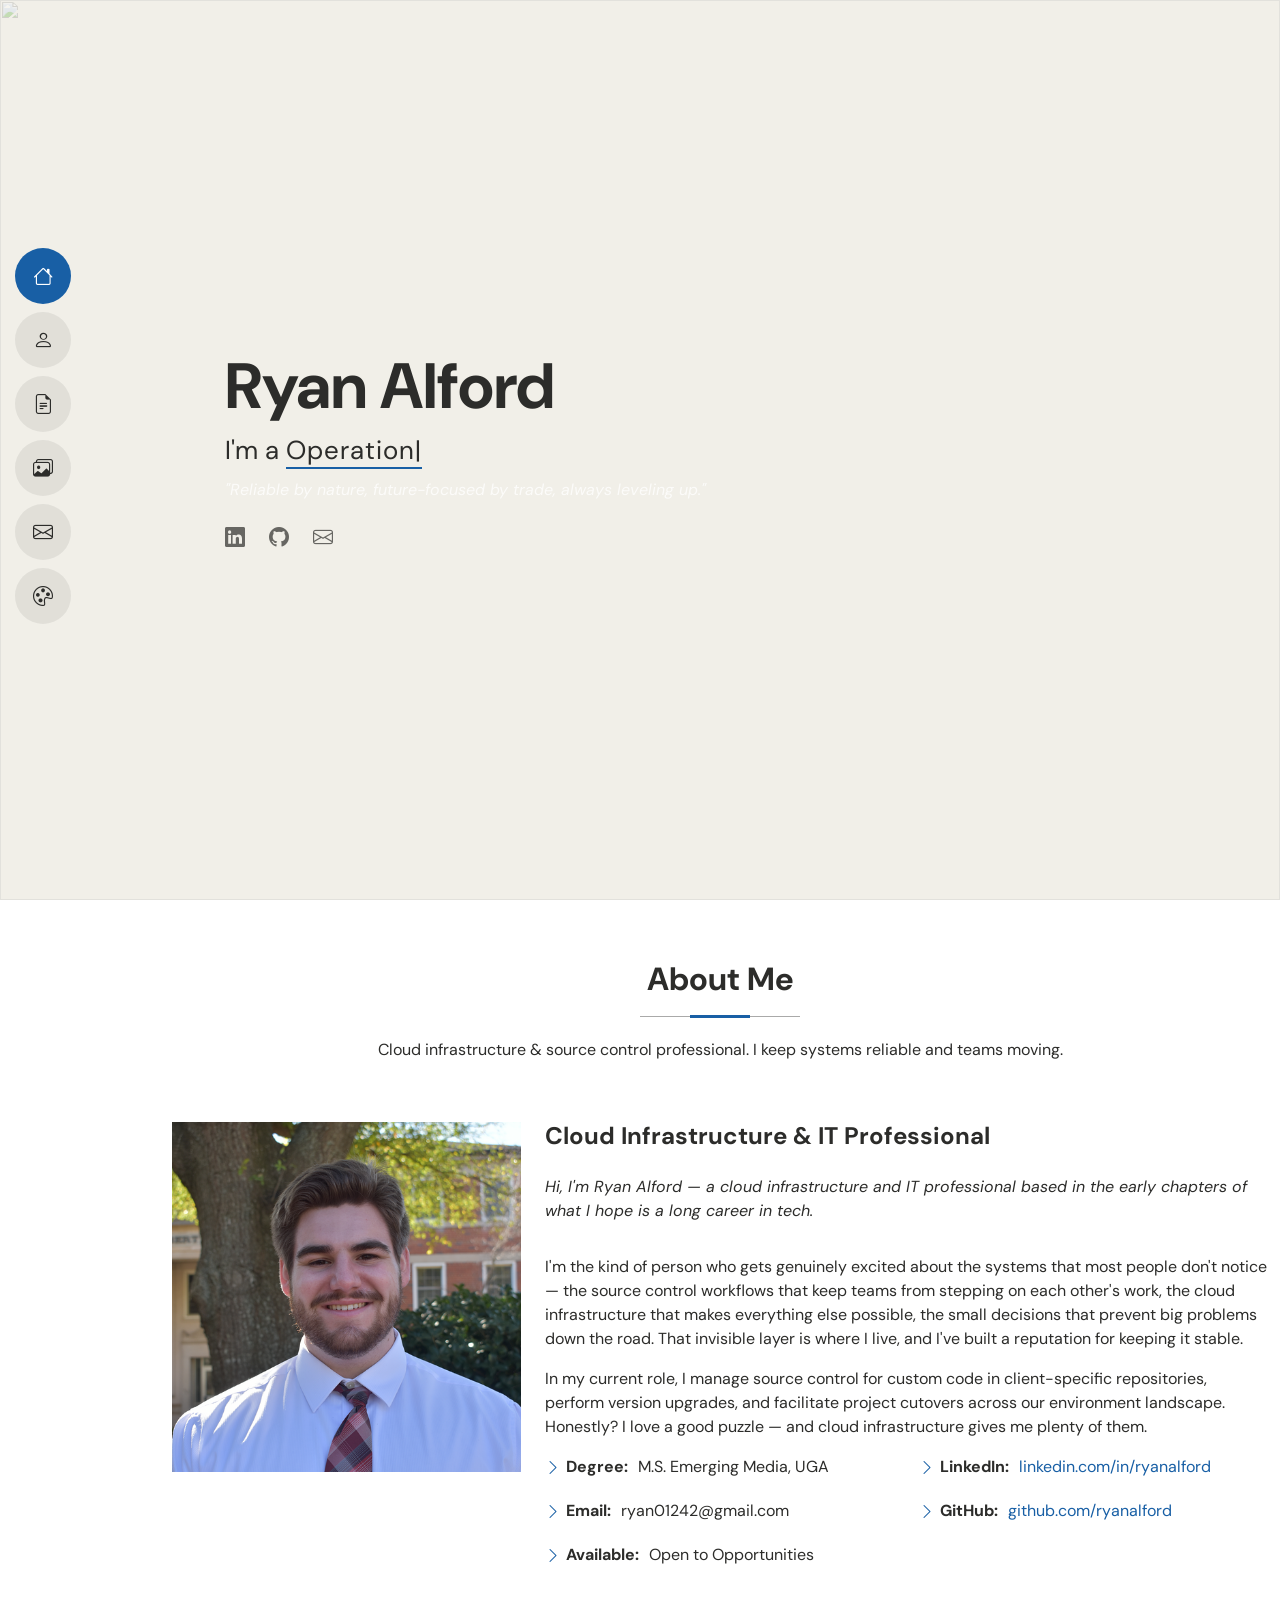
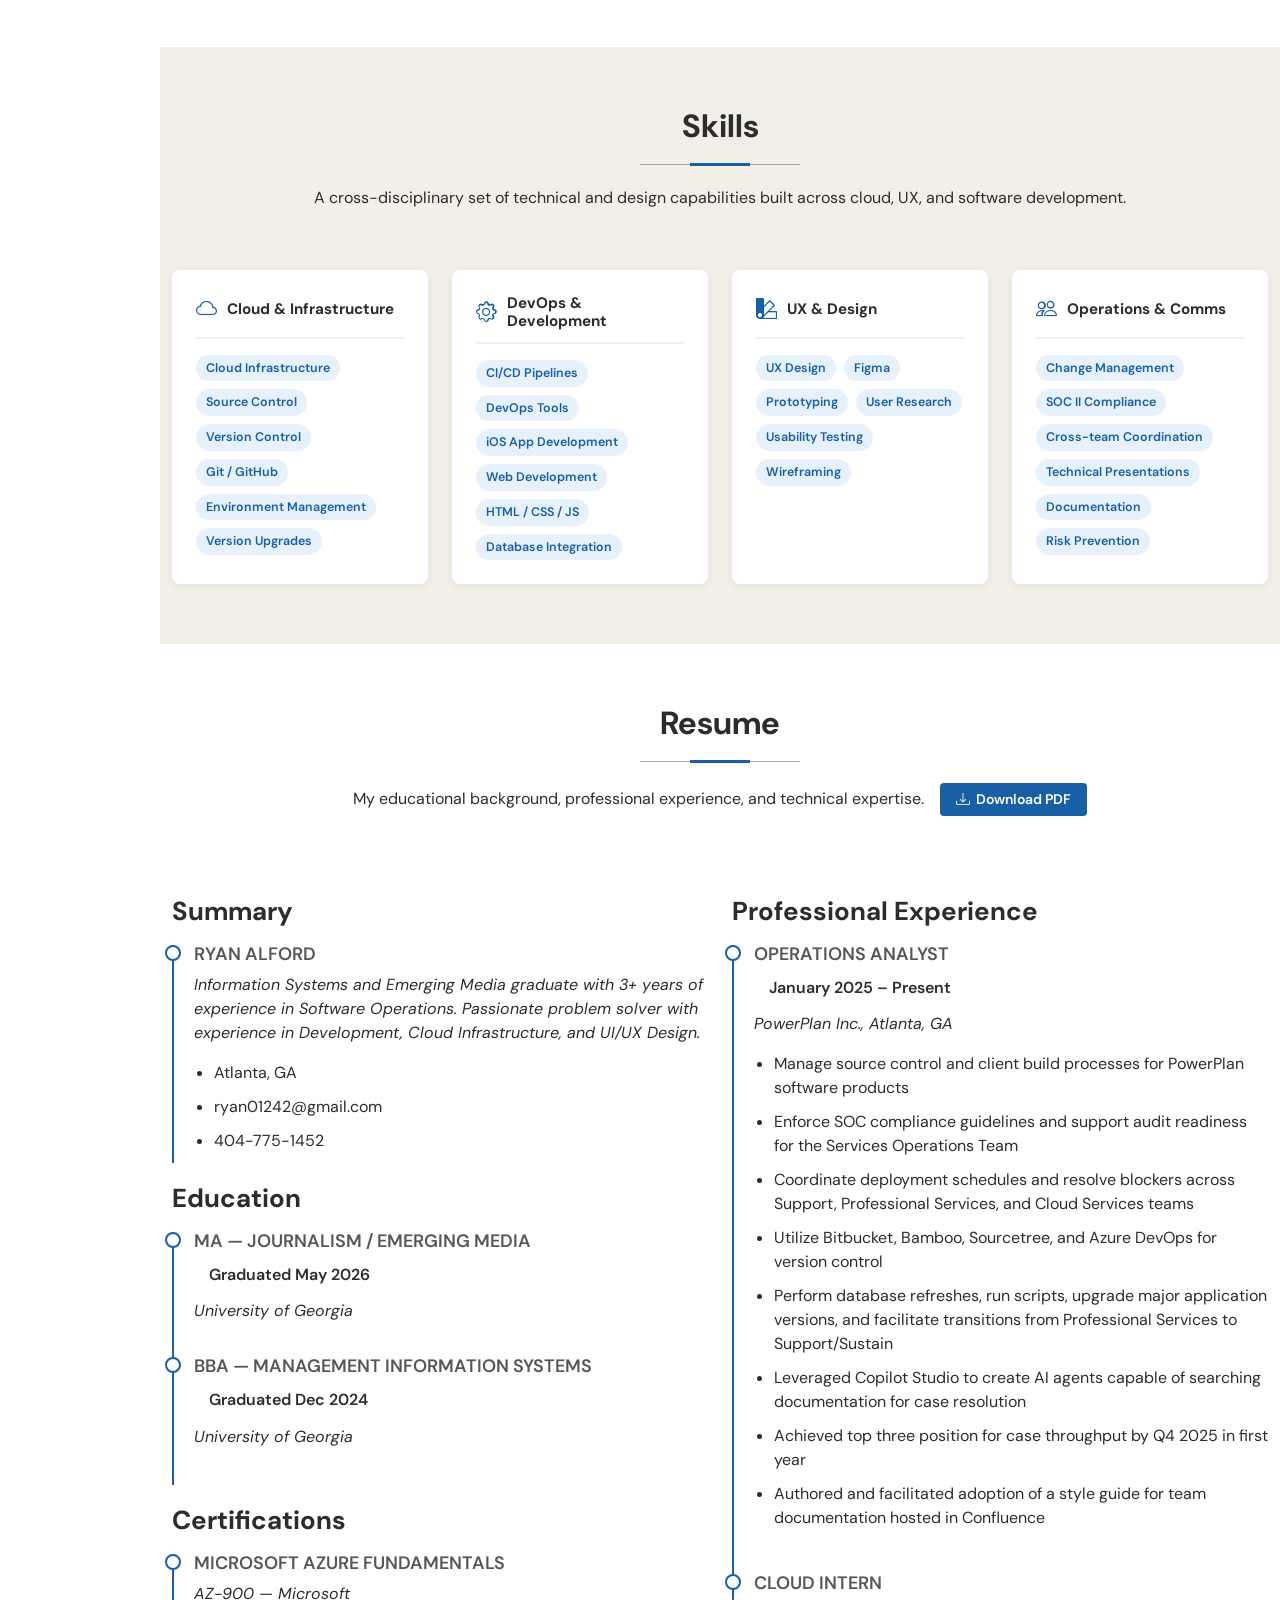
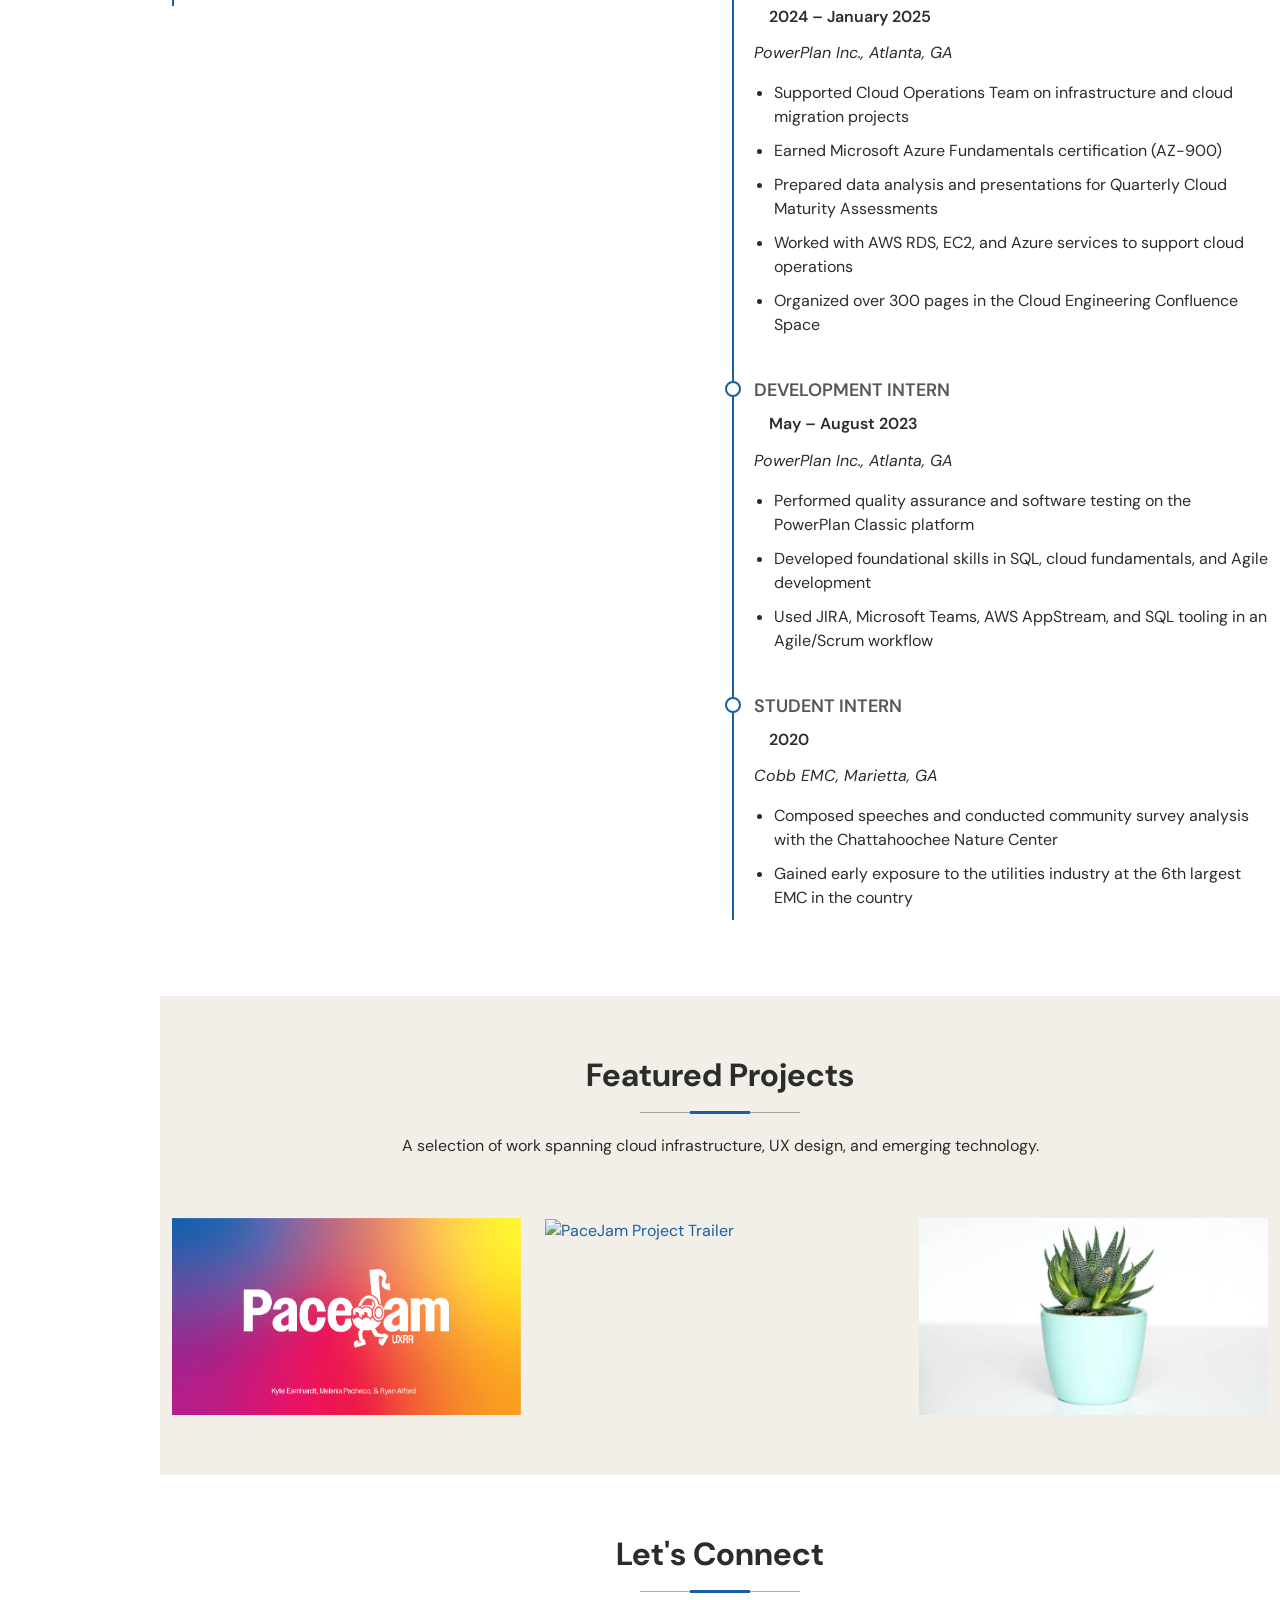
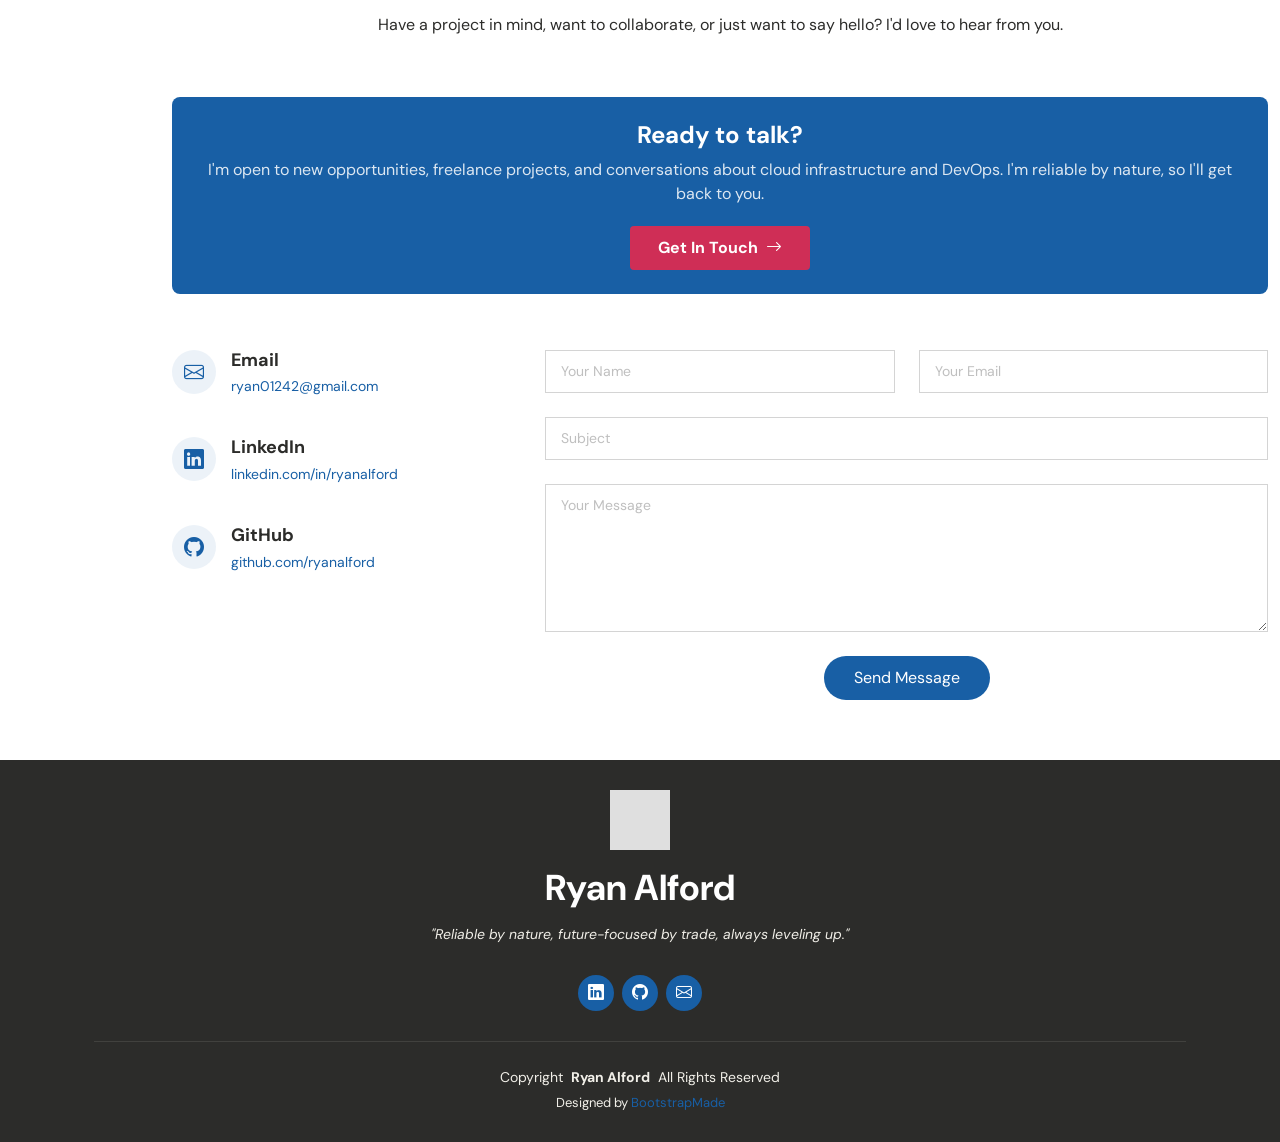
==== Portfolio Site/MyResume/index.html @ 66812c44 "Commiting Site to Github This is the bootstrap template I've customized to make my site" ====
<!DOCTYPE html>
<html lang="en">

<head>
  <meta charset="utf-8">
  <meta content="width=device-width, initial-scale=1.0" name="viewport">
  <title>Ryan Alford - Portfolio</title>
  <meta content="Portfolio of Ryan Alford, Cloud Infrastructure and UX Design professional." name="description">
  <meta content="cloud, UX, design, portfolio, Ryan Alford" name="keywords">

  <!-- Favicons -->
  <link href="assets/img/logo.png" rel="icon">
  <link href="assets/img/logo.png" rel="apple-touch-icon">

  <!-- Fonts -->
  <link href="https://fonts.googleapis.com" rel="preconnect">
  <link href="https://fonts.gstatic.com" rel="preconnect" crossorigin>
  <link href="https://fonts.googleapis.com/css2?family=DM+Sans:ital,opsz,wght@0,9..40,300;0,9..40,400;0,9..40,500;0,9..40,600;0,9..40,700;1,9..40,300;1,9..40,400;1,9..40,500&family=Inter:wght@300;400;500;600;700&display=swap" rel="stylesheet">

  <!-- Vendor CSS Files -->
  <link href="assets/vendor/bootstrap/css/bootstrap.min.css" rel="stylesheet">
  <link href="assets/vendor/bootstrap-icons/bootstrap-icons.css" rel="stylesheet">
  <link href="assets/vendor/aos/aos.css" rel="stylesheet">
  <link href="assets/vendor/glightbox/css/glightbox.min.css" rel="stylesheet">
  <link href="assets/vendor/swiper/swiper-bundle.min.css" rel="stylesheet">

  <!-- Main CSS File -->
  <link href="assets/css/main.css" rel="stylesheet">

</head>

<body class="index-page">

  <header id="header" class="header d-flex flex-column justify-content-center">

    <i class="header-toggle d-xl-none bi bi-list"></i>

    <nav id="navmenu" class="navmenu">
      <ul>
        <li><a href="#hero" class="active"><i class="bi bi-house navicon"></i><span>Home</span></a></li>
        <li><a href="#about"><i class="bi bi-person navicon"></i><span>About</span></a></li>
        <li><a href="#resume"><i class="bi bi-file-earmark-text navicon"></i><span>Resume</span></a></li>
        <li><a href="#portfolio"><i class="bi bi-images navicon"></i><span>Projects</span></a></li>
        <li><a href="#contact"><i class="bi bi-envelope navicon"></i><span>Contact</span></a></li>
        <li><a href="style-guide.html"><i class="bi bi-palette navicon"></i><span>Style Guide</span></a></li>
      </ul>
    </nav>

  </header>

  <main class="main">

    <!-- Hero Section -->
    <section id="hero" class="hero section light-background">

      <img src="assets/img/DSC_0987.JPEG" alt="">

      <div class="container" data-aos="zoom-out">
        <div class="row justify-content-center">
          <div class="col-lg-9">
            <h2>Ryan Alford</h2>
            <p>I'm a <span class="typed" data-typed-items="Operations Analyst, UX Designer, Problem Solver, Developer, Musician, Artist">Cloud Engineer</span><span class="typed-cursor typed-cursor--blink" aria-hidden="true"></span></p>
            <p class="hero-tagline">"Reliable by nature, future-focused by trade, always leveling up."</p>
            <div class="social-links">
              <a href="https://linkedin.com/in/ryanalford" aria-label="LinkedIn"><i class="bi bi-linkedin"></i></a>
              <a href="https://github.com/ryanalford" aria-label="GitHub"><i class="bi bi-github"></i></a>
              <a href="mailto:ryan01242@gmail.com" aria-label="Email"><i class="bi bi-envelope"></i></a>
            </div>
          </div>
        </div>
      </div>

    </section><!-- /Hero Section -->

    <!-- About Section -->
    <section id="about" class="about section">

      <div class="container section-title" data-aos="fade-up">
        <h2>About Me</h2>
        <p>Cloud infrastructure &amp; source control professional. I keep systems reliable and teams moving.</p>
      </div>

      <div class="container" data-aos="fade-up" data-aos-delay="100">

        <div class="row gy-4 justify-content-center">
          <div class="col-lg-4">
            <img src="assets/img/profile-img.jpg" class="img-fluid" alt="Ryan Alford">
          </div>
          <div class="col-lg-8 content">
            <h2>Cloud Infrastructure &amp; IT Professional</h2>
            <p class="fst-italic py-3">
              Hi, I'm Ryan Alford — a cloud infrastructure and IT professional based in the early chapters of what I hope is a long career in tech.
            </p>
            <p>
              I'm the kind of person who gets genuinely excited about the systems that most people don't notice — the source control workflows that keep teams from stepping on each other's work, the cloud infrastructure that makes everything else possible, the small decisions that prevent big problems down the road. That invisible layer is where I live, and I've built a reputation for keeping it stable.
            </p>
            <p>
              In my current role, I manage source control for custom code in client-specific repositories, perform version upgrades, and facilitate project cutovers across our environment landscape. Honestly? I love a good puzzle — and cloud infrastructure gives me plenty of them.
            </p>
            <div class="row">
              <div class="col-lg-6">
                <ul>
                  <li><i class="bi bi-chevron-right"></i> <strong>Degree:</strong> <span>M.S. Emerging Media, UGA</span></li>
                  <li><i class="bi bi-chevron-right"></i> <strong>Email:</strong> <span>ryan01242@gmail.com</span></li>
                  <li><i class="bi bi-chevron-right"></i> <strong>Available:</strong> <span>Open to Opportunities</span></li>
                </ul>
              </div>
              <div class="col-lg-6">
                <ul>
                  <li><i class="bi bi-chevron-right"></i> <strong>LinkedIn:</strong> <span><a href="https://linkedin.com/in/ryanalford">linkedin.com/in/ryanalford</a></span></li>
                  <li><i class="bi bi-chevron-right"></i> <strong>GitHub:</strong> <span><a href="https://github.com/ryanalford">github.com/ryanalford</a></span></li>
                </ul>
              </div>
            </div>
          </div>
        </div>

      </div>

    </section><!-- /About Section -->

    <!-- Skills Section -->
    <section id="skills" class="skills section light-background">

      <div class="container section-title" data-aos="fade-up">
        <h2>Skills</h2>
        <p>A cross-disciplinary set of technical and design capabilities built across cloud, UX, and software development.</p>
      </div>

      <div class="container" data-aos="fade-up" data-aos-delay="100">

        <div class="row gy-4">

          <div class="col-lg-3 col-md-6" data-aos="fade-up" data-aos-delay="50">
            <div class="skill-category">
              <div class="skill-category-header">
                <i class="bi bi-cloud"></i>
                <h5>Cloud &amp; Infrastructure</h5>
              </div>
              <div class="skill-tags">
                <span class="skill-tag">Cloud Infrastructure</span>
                <span class="skill-tag">Source Control</span>
                <span class="skill-tag">Version Control</span>
                <span class="skill-tag">Git / GitHub</span>
                <span class="skill-tag">Environment Management</span>
                <span class="skill-tag">Version Upgrades</span>
              </div>
            </div>
          </div>

          <div class="col-lg-3 col-md-6" data-aos="fade-up" data-aos-delay="100">
            <div class="skill-category">
              <div class="skill-category-header">
                <i class="bi bi-gear"></i>
                <h5>DevOps &amp; Development</h5>
              </div>
              <div class="skill-tags">
                <span class="skill-tag">CI/CD Pipelines</span>
                <span class="skill-tag">DevOps Tools</span>
                <span class="skill-tag">iOS App Development</span>
                <span class="skill-tag">Web Development</span>
                <span class="skill-tag">HTML / CSS / JS</span>
                <span class="skill-tag">Database Integration</span>
              </div>
            </div>
          </div>

          <div class="col-lg-3 col-md-6" data-aos="fade-up" data-aos-delay="150">
            <div class="skill-category">
              <div class="skill-category-header">
                <i class="bi bi-palette2"></i>
                <h5>UX &amp; Design</h5>
              </div>
              <div class="skill-tags">
                <span class="skill-tag">UX Design</span>
                <span class="skill-tag">Figma</span>
                <span class="skill-tag">Prototyping</span>
                <span class="skill-tag">User Research</span>
                <span class="skill-tag">Usability Testing</span>
                <span class="skill-tag">Wireframing</span>
              </div>
            </div>
          </div>

          <div class="col-lg-3 col-md-6" data-aos="fade-up" data-aos-delay="200">
            <div class="skill-category">
              <div class="skill-category-header">
                <i class="bi bi-people"></i>
                <h5>Operations &amp; Comms</h5>
              </div>
              <div class="skill-tags">
                <span class="skill-tag">Change Management</span>
                <span class="skill-tag">SOC II Compliance</span>
                <span class="skill-tag">Cross-team Coordination</span>
                <span class="skill-tag">Technical Presentations</span>
                <span class="skill-tag">Documentation</span>
                <span class="skill-tag">Risk Prevention</span>
              </div>
            </div>
          </div>

        </div>

      </div>

    </section><!-- /Skills Section -->

    <!-- Resume Section -->
    <section id="resume" class="resume section">

      <div class="container section-title" data-aos="fade-up">
        <h2>Resume</h2>
        <p>My educational background, professional experience, and technical expertise. <a href="assets/resume/RyanAlford_Resume_2025_v3.docx.pdf" download="RyanAlford_Resume.pdf" target="_blank" class="btn-resume-download"><i class="bi bi-download"></i> Download PDF</a></p>
      </div>

      <div class="container">

        <div class="row">

          <div class="col-lg-6" data-aos="fade-up" data-aos-delay="100">
            <h3 class="resume-title">Summary</h3>

            <div class="resume-item pb-0">
              <h4>Ryan Alford</h4>
              <p><em>Information Systems and Emerging Media graduate with 3+ years of experience in Software Operations. Passionate problem solver with experience in Development, Cloud Infrastructure, and UI/UX Design.</em></p>
              <ul>
                <li>Atlanta, GA</li>
                <li>ryan01242@gmail.com</li>
                <li>404-775-1452</li>
              </ul>
            </div>

            <h3 class="resume-title">Education</h3>

            <div class="resume-item">
              <h4>MA &mdash; Journalism / Emerging Media</h4>
              <h5>Graduated May 2026</h5>
              <p><em>University of Georgia</em></p>
            </div>

            <div class="resume-item">
              <h4>BBA &mdash; Management Information Systems</h4>
              <h5>Graduated Dec 2024</h5>
              <p><em>University of Georgia</em></p>
            </div>

            <h3 class="resume-title">Certifications</h3>

            <div class="resume-item">
              <h4>Microsoft Azure Fundamentals</h4>
              <p><em>AZ-900 &mdash; Microsoft</em></p>
            </div>

          </div>

          <div class="col-lg-6" data-aos="fade-up" data-aos-delay="200">
            <h3 class="resume-title">Professional Experience</h3>

            <div class="resume-item">
              <h4>Operations Analyst</h4>
              <h5>January 2025 &ndash; Present</h5>
              <p><em>PowerPlan Inc., Atlanta, GA</em></p>
              <ul>
                <li>Manage source control and client build processes for PowerPlan software products</li>
                <li>Enforce SOC compliance guidelines and support audit readiness for the Services Operations Team</li>
                <li>Coordinate deployment schedules and resolve blockers across Support, Professional Services, and Cloud Services teams</li>
                <li>Utilize Bitbucket, Bamboo, Sourcetree, and Azure DevOps for version control</li>
                <li>Perform database refreshes, run scripts, upgrade major application versions, and facilitate transitions from Professional Services to Support/Sustain</li>
                <li>Leveraged Copilot Studio to create AI agents capable of searching documentation for case resolution</li>
                <li>Achieved top three position for case throughput by Q4 2025 in first year</li>
                <li>Authored and facilitated adoption of a style guide for team documentation hosted in Confluence</li>
              </ul>
            </div>

            <div class="resume-item">
              <h4>Cloud Intern</h4>
              <h5>2024 &ndash; January 2025</h5>
              <p><em>PowerPlan Inc., Atlanta, GA</em></p>
              <ul>
                <li>Supported Cloud Operations Team on infrastructure and cloud migration projects</li>
                <li>Earned Microsoft Azure Fundamentals certification (AZ-900)</li>
                <li>Prepared data analysis and presentations for Quarterly Cloud Maturity Assessments</li>
                <li>Worked with AWS RDS, EC2, and Azure services to support cloud operations</li>
                <li>Organized over 300 pages in the Cloud Engineering Confluence Space</li>
              </ul>
            </div>

            <div class="resume-item">
              <h4>Development Intern</h4>
              <h5>May &ndash; August 2023</h5>
              <p><em>PowerPlan Inc., Atlanta, GA</em></p>
              <ul>
                <li>Performed quality assurance and software testing on the PowerPlan Classic platform</li>
                <li>Developed foundational skills in SQL, cloud fundamentals, and Agile development</li>
                <li>Used JIRA, Microsoft Teams, AWS AppStream, and SQL tooling in an Agile/Scrum workflow</li>
              </ul>
            </div>

            <div class="resume-item">
              <h4>Student Intern</h4>
              <h5>2020</h5>
              <p><em>Cobb EMC, Marietta, GA</em></p>
              <ul>
                <li>Composed speeches and conducted community survey analysis with the Chattahoochee Nature Center</li>
                <li>Gained early exposure to the utilities industry at the 6th largest EMC in the country</li>
              </ul>
            </div>

          </div>

        </div>

      </div>

    </section><!-- /Resume Section -->

    <!-- Portfolio Section -->
    <section id="portfolio" class="portfolio section light-background">

      <div class="container section-title" data-aos="fade-up">
        <h2>Featured Projects</h2>
        <p>A selection of work spanning cloud infrastructure, UX design, and emerging technology.</p>
      </div>

      <div class="container">

        <div class="row gy-4 isotope-container" data-aos="fade-up" data-aos-delay="200">

          <!-- Project 1: PaceJam (Case Study) -->
          <div class="col-lg-4 col-md-6 portfolio-item isotope-item">
            <a href="pacejam-case-study.html">
              <img src="assets/img/FullPaceJam.png" class="img-fluid" alt="PaceJam Running App">
            </a>
            <div class="portfolio-info">
              <h4>PaceJam</h4>
              <p>iOS App Development &mdash; I was the Lead Developer for PaceJam, the app that plays music from your library that matches your running cadence. The app is fully iOS Native. Click the link to find out more!</p>
              <a href="https://projects.nmi.cool/2025/em/pacejam/" title="PaceJam" data-type="iframe" class="glightbox preview-link"><i class="bi bi-zoom-in"></i></a>
              <a href="pacejam-case-study.html" title="View Full Case Study" class="details-link"><i class="bi bi-link-45deg"></i></a>
            </div>
          </div><!-- End Portfolio Item -->

          <!-- Project 2 -->
          <div class="col-lg-4 col-md-6 portfolio-item isotope-item">
            <a href="portfolio-details.html">
              <img src="https://img.youtube.com/vi/q8ALE_T_L_Y/maxresdefault.jpg" class="img-fluid" alt="PaceJam Project Trailer">
            </a>
            <div class="portfolio-info">
              <h4>PaceJam Project Trailer</h4>
              <p>Video Editing &mdash; I storyboarded, wrote, shot, and edited the Trailer for my Emerging Media Capstone Project. Making use of Davinci Resolve, drone footage courtesy of Chris Gerlach, footage shot with the use of both an iPhone 16 Pro and a Canon R6 Mk.II Digital Camera, and a DJI Osomo Smartphone Gimbal, we crafted a fun, energetic, and engaging trailer to draw in our audience. </p>
              <a href="portfolio-details.html" title="More Details" class="details-link"><i class="bi bi-link-45deg"></i></a>
            </div>
          </div><!-- End Portfolio Item -->

          <!-- Project 3: Placeholder -->
          <div class="col-lg-4 col-md-6 portfolio-item isotope-item">
            <a href="portfolio-details.html">
              <img src="assets/img/masonry-portfolio/masonry-portfolio-3.jpg" class="img-fluid" alt="Project 3">
            </a>
            <div class="portfolio-info">
              <h4>[Project Title]</h4>
              <p>[Category] &mdash; [Brief Description]</p>
              <a href="assets/img/masonry-portfolio/masonry-portfolio-3.jpg" title="Project 3" data-gallery="portfolio-gallery" class="glightbox preview-link"><i class="bi bi-zoom-in"></i></a>
              <a href="portfolio-details.html" title="More Details" class="details-link"><i class="bi bi-link-45deg"></i></a>
            </div>
          </div><!-- End Portfolio Item -->

        </div>

      </div>

    </section><!-- /Portfolio Section -->

    <!-- Contact Section -->
    <section id="contact" class="contact section">

      <div class="container section-title" data-aos="fade-up">
        <h2>Let's Connect</h2>
        <p>Have a project in mind, want to collaborate, or just want to say hello? I'd love to hear from you.</p>
      </div>

      <div class="container" data-aos="fade" data-aos-delay="100">

        <!-- Call to Action Banner -->
        <div class="row mb-4">
          <div class="col-12">
            <div class="cta-banner text-center p-4" data-aos="fade-up">
              <h3>Ready to talk?</h3>
              <p>I'm open to new opportunities, freelance projects, and conversations about cloud infrastructure and DevOps. I'm reliable by nature, so I'll get back to you.</p>
              <a href="mailto:ryan01242@gmail.com" class="btn-cta">Get In Touch <i class="bi bi-arrow-right"></i></a>
            </div>
          </div>
        </div>

        <div class="row gy-4">

          <div class="col-lg-4">

            <div class="info-item d-flex" data-aos="fade-up" data-aos-delay="200">
              <i class="bi bi-envelope flex-shrink-0"></i>
              <div>
                <h3>Email</h3>
                <p><a href="mailto:ryan01242@gmail.com">ryan01242@gmail.com</a></p>
              </div>
            </div>

            <div class="info-item d-flex" data-aos="fade-up" data-aos-delay="300">
              <i class="bi bi-linkedin flex-shrink-0"></i>
              <div>
                <h3>LinkedIn</h3>
                <p><a href="https://linkedin.com/in/ryanalford">linkedin.com/in/ryanalford</a></p>
              </div>
            </div>

            <div class="info-item d-flex" data-aos="fade-up" data-aos-delay="400">
              <i class="bi bi-github flex-shrink-0"></i>
              <div>
                <h3>GitHub</h3>
                <p><a href="https://github.com/ryanalford">github.com/ryanalford</a></p>
              </div>
            </div>

          </div>

          <div class="col-lg-8">
            <form action="forms/contact.php" method="post" class="php-email-form" data-aos="fade-up" data-aos-delay="200">
              <div class="row gy-4">

                <div class="col-md-6">
                  <input type="text" name="name" class="form-control" placeholder="Your Name" required="">
                </div>

                <div class="col-md-6">
                  <input type="email" class="form-control" name="email" placeholder="Your Email" required="">
                </div>

                <div class="col-md-12">
                  <input type="text" class="form-control" name="subject" placeholder="Subject" required="">
                </div>

                <div class="col-md-12">
                  <textarea class="form-control" name="message" rows="6" placeholder="Your Message" required=""></textarea>
                </div>

                <div class="col-md-12 text-center">
                  <div class="loading">Loading</div>
                  <div class="error-message"></div>
                  <div class="sent-message">Your message has been sent. Thank you!</div>
                  <button type="submit">Send Message</button>
                </div>

              </div>
            </form>
          </div>

        </div>

      </div>

    </section><!-- /Contact Section -->

  </main>

  <footer id="footer" class="footer position-relative dark-background">
    <div class="container">
      <div class="footer-logo mb-3">
        <img src="assets/img/logo.png" alt="Ryan Alford Logo" height="60">
      </div>
      <h3 class="sitename">Ryan Alford</h3>
      <p>"Reliable by nature, future-focused by trade, always leveling up."</p>
      <div class="social-links d-flex justify-content-center">
        <a href="https://linkedin.com/in/ryanalford" aria-label="LinkedIn"><i class="bi bi-linkedin"></i></a>
        <a href="https://github.com/ryanalford" aria-label="GitHub"><i class="bi bi-github"></i></a>
        <a href="mailto:ryan01242@gmail.com" aria-label="Email"><i class="bi bi-envelope"></i></a>
      </div>
      <div class="container">
        <div class="copyright">
          <span>Copyright</span> <strong class="px-1 sitename">Ryan Alford</strong> <span>All Rights Reserved</span>
        </div>
        <div class="credits">
          Designed by <a href="https://bootstrapmade.com/">BootstrapMade</a>
        </div>
      </div>
    </div>
  </footer>

  <!-- Scroll Top -->
  <a href="#" id="scroll-top" class="scroll-top d-flex align-items-center justify-content-center"><i class="bi bi-arrow-up-short"></i></a>

  <!-- Preloader -->
  <div id="preloader"></div>

  <!-- Vendor JS Files -->
  <script src="assets/vendor/bootstrap/js/bootstrap.bundle.min.js"></script>
  <script src="assets/vendor/php-email-form/validate.js"></script>
  <script src="assets/vendor/aos/aos.js"></script>
  <script src="assets/vendor/typed.js/typed.umd.js"></script>
  <script src="assets/vendor/purecounter/purecounter_vanilla.js"></script>
  <script src="assets/vendor/waypoints/noframework.waypoints.js"></script>
  <script src="assets/vendor/glightbox/js/glightbox.min.js"></script>
  <script src="assets/vendor/imagesloaded/imagesloaded.pkgd.min.js"></script>
  <script src="assets/vendor/isotope-layout/isotope.pkgd.min.js"></script>
  <script src="assets/vendor/swiper/swiper-bundle.min.js"></script>

  <!-- Main JS File -->
  <script src="assets/js/main.js"></script>

</body>

</html>
---- Portfolio Site/MyResume/assets/css/main.css ----
/**
* Template Name: MyResume
* Template URL: https://bootstrapmade.com/free-html-bootstrap-template-my-resume/
* Updated: Jun 29 2024 with Bootstrap v5.3.3
* Author: BootstrapMade.com
* License: https://bootstrapmade.com/license/
*/

/*--------------------------------------------------------------
# Font & Color Variables
# Help: https://bootstrapmade.com/color-system/
--------------------------------------------------------------*/
/* Fonts */
:root {
  --default-font: "DM Sans", "Inter", system-ui, -apple-system, "Segoe UI", sans-serif;
  --heading-font: "DM Sans", "Inter", sans-serif;
  --nav-font: "DM Sans", "Inter", sans-serif;
}

/* Global Colors - Ryan Alford Brand Style Guide */
:root {
  --background-color: #ffffff; /* Background color for the entire website, including individual sections */
  --default-color: #2c2c2a; /* Near Black - primary text color */
  --heading-color: #2c2c2a; /* Near Black - headings */
  --accent-color: #185fa5; /* Professional Blue - primary brand accent */
  --secondary-accent-color: #cf2e56; /* Sensible Red - secondary accent */
  --surface-color: #ffffff; /* Surface color for cards and boxed elements */
  --contrast-color: #ffffff; /* Contrast color for text on dark/accent backgrounds */
}

/* Nav Menu Colors */
:root {
  --nav-color: #2c2c2a;  /* Near Black for nav links */
  --nav-hover-color: #185fa5; /* Professional Blue on hover/active */
  --nav-mobile-background-color: #ffffff;
  --nav-dropdown-background-color: #ffffff;
  --nav-dropdown-color: #2c2c2a;
  --nav-dropdown-hover-color: #185fa5;
}

/* Color Presets */

.light-background {
  --background-color: #f1efe8; /* White Glove off-white */
  --surface-color: #ffffff;
}

.blue-tint-background {
  --background-color: #e6f1fb; /* Blue Tint */
  --surface-color: #ffffff;
}

.dark-background {
  --background-color: #2c2c2a; /* Near Black */
  --default-color: #f1efe8;
  --heading-color: #ffffff;
  --surface-color: #3a3a38;
  --contrast-color: #ffffff;
}

/* Smooth scroll */
:root {
  scroll-behavior: smooth;
}

/*--------------------------------------------------------------
# Ryan Alford Custom Brand Additions
--------------------------------------------------------------*/

/* Hero tagline */
.hero .hero-tagline {
  font-style: italic;
  font-size: 1rem;
  color: rgba(255, 255, 255, 0.75);
  margin-top: 0.5rem;
  margin-bottom: 1.25rem;
}

/* Resume download button */
.btn-resume-download {
  display: inline-flex;
  align-items: center;
  gap: 6px;
  background-color: var(--accent-color);
  color: var(--contrast-color);
  padding: 6px 16px;
  border-radius: 4px;
  font-size: 0.875rem;
  font-weight: 600;
  transition: background-color 0.3s;
  margin-left: 12px;
}

.btn-resume-download:hover {
  background-color: color-mix(in srgb, var(--accent-color), black 15%);
  color: var(--contrast-color);
}

/* Call to Action Banner */
.cta-banner {
  background-color: var(--accent-color);
  color: var(--contrast-color);
  border-radius: 8px;
  margin-bottom: 2rem;
}

.cta-banner h3 {
  color: var(--contrast-color);
  font-size: 1.5rem;
  font-weight: 700;
  margin-bottom: 0.5rem;
}

.cta-banner p {
  color: rgba(255, 255, 255, 0.85);
  margin-bottom: 1.25rem;
}

.btn-cta {
  display: inline-flex;
  align-items: center;
  gap: 8px;
  background-color: #cf2e56;
  color: #ffffff;
  padding: 10px 28px;
  border-radius: 4px;
  font-size: 1rem;
  font-weight: 700;
  transition: background-color 0.3s;
}

.btn-cta:hover {
  background-color: color-mix(in srgb, #cf2e56, black 15%);
  color: #ffffff;
}

/* Footer logo */
.footer .footer-logo {
  display: flex;
  justify-content: center;
}

.footer .footer-logo img {
  filter: brightness(0) invert(1);
  opacity: 0.85;
}

/* Skills grid cards and tags */
.skill-category {
  background-color: #ffffff;
  border-radius: 8px;
  padding: 24px;
  height: 100%;
  box-shadow: 0 2px 10px rgba(0, 0, 0, 0.06);
  transition: box-shadow 0.3s;
}

.skill-category:hover {
  box-shadow: 0 4px 18px rgba(24, 95, 165, 0.12);
}

.skill-category-header {
  display: flex;
  align-items: center;
  gap: 10px;
  margin-bottom: 16px;
  padding-bottom: 12px;
  border-bottom: 2px solid #e6f1fb;
}

.skill-category-header i {
  font-size: 1.3rem;
  color: #185fa5;
}

.skill-category-header h5 {
  margin: 0;
  font-size: 0.95rem;
  font-weight: 700;
  color: #2c2c2a;
}

.skill-tags {
  display: flex;
  flex-wrap: wrap;
  gap: 8px;
}

.skill-tag {
  background-color: #e6f1fb;
  color: #185fa5;
  font-size: 0.78rem;
  font-weight: 600;
  padding: 4px 10px;
  border-radius: 20px;
  transition: background-color 0.2s, color 0.2s;
}

.skill-tag:hover {
  background-color: #185fa5;
  color: #ffffff;
}

/* Case study badge on portfolio items */
.portfolio-item .case-study-badge {
  position: absolute;
  top: 10px;
  left: 10px;
  background-color: var(--accent-color);
  color: #ffffff;
  font-size: 0.7rem;
  font-weight: 700;
  padding: 3px 8px;
  border-radius: 3px;
  letter-spacing: 0.05em;
  text-transform: uppercase;
  z-index: 2;
}

/*--------------------------------------------------------------
# General Styling & Shared Classes
--------------------------------------------------------------*/
body {
  color: var(--default-color);
  background-color: var(--background-color);
  font-family: var(--default-font);
}

a {
  color: var(--accent-color);
  text-decoration: none;
  transition: 0.3s;
}

a:hover {
  color: color-mix(in srgb, var(--accent-color), transparent 25%);
  text-decoration: none;
}

h1,
h2,
h3,
h4,
h5,
h6 {
  color: var(--heading-color);
  font-family: var(--heading-font);
}

/* PHP Email Form Messages
------------------------------*/
.php-email-form .error-message {
  display: none;
  background: #df1529;
  color: #ffffff;
  text-align: left;
  padding: 15px;
  margin-bottom: 24px;
  font-weight: 600;
}

.php-email-form .sent-message {
  display: none;
  color: #ffffff;
  background: #059652;
  text-align: center;
  padding: 15px;
  margin-bottom: 24px;
  font-weight: 600;
}

.php-email-form .loading {
  display: none;
  background: var(--surface-color);
  text-align: center;
  padding: 15px;
  margin-bottom: 24px;
}

.php-email-form .loading:before {
  content: "";
  display: inline-block;
  border-radius: 50%;
  width: 24px;
  height: 24px;
  margin: 0 10px -6px 0;
  border: 3px solid var(--accent-color);
  border-top-color: var(--surface-color);
  animation: php-email-form-loading 1s linear infinite;
}

@keyframes php-email-form-loading {
  0% {
    transform: rotate(0deg);
  }

  100% {
    transform: rotate(360deg);
  }
}

/*--------------------------------------------------------------
# Global Header
--------------------------------------------------------------*/
.header {
  color: var(--default-color);
  position: fixed;
  top: 0;
  left: 0;
  bottom: 0;
  padding: 0 15px;
  transition: all ease-in-out 0.3s;
  overflow-y: auto;
  z-index: 997;
  min-width: 200px;
}

@media (max-width: 1199px) {
  .header {
    background-color: var(--background-color);
    border-right: 1px solid color-mix(in srgb, var(--default-color), transparent 90%);
    width: 300px;
    left: -100%;
  }
}

@media (min-width: 1200px) and (max-width: 1600px) {
  .header~main {
    margin-left: 160px;
  }

  .header~main .hero {
    margin-left: -160px;
    width: 100vw;
  }
}

.header.header-show {
  left: 0;
}

.header .header-toggle {
  color: var(--contrast-color);
  background-color: var(--accent-color);
  font-size: 22px;
  display: flex;
  align-items: center;
  justify-content: center;
  width: 40px;
  height: 40px;
  border-radius: 50%;
  cursor: pointer;
  position: fixed;
  top: 15px;
  right: 15px;
  z-index: 9999;
  transition: background-color 0.3s;
}

.header .header-toggle:hover {
  color: var(--contrast-color);
  background-color: color-mix(in srgb, var(--accent-color) 90%, white 15%);
}

/*--------------------------------------------------------------
# Navigation Menu
--------------------------------------------------------------*/
.navmenu {
  padding: 0;
  z-index: 9997;
}

.navmenu ul {
  list-style: none;
  padding: 0 0 20px 0;
  margin: 0;
  width: 140px;
}

.navmenu a,
.navmenu a:focus {
  color: var(--nav-color);
  font-family: var(--nav-font);
  display: flex;
  align-items: center;
  padding: 10px 18px;
  margin-bottom: 8px;
  font-size: 15px;
  border-radius: 50px;
  background: color-mix(in srgb, var(--default-color), transparent 92%);
  height: 56px;
  width: 100%;
  overflow: hidden;
  transition: 0.3s;
}

.navmenu a i,
.navmenu a:focus i {
  font-size: 20px;
}

.navmenu a span,
.navmenu a:focus span {
  padding: 0 5px 0 7px;
}

@media (min-width: 992px) {

  .navmenu a,
  .navmenu a:focus {
    max-width: 56px;
  }

  .navmenu a span,
  .navmenu a:focus span {
    display: none;
  }
}

.navmenu a:hover,
.navmenu .active,
.navmenu .active:focus,
.navmenu li:hover>a {
  color: var(--contrast-color);
  background: var(--nav-hover-color);
}

.navmenu a:hover,
.navmenu li:hover>a {
  max-width: 100%;
  color: var(--contrast-color);
}

.navmenu a:hover span,
.navmenu li:hover>a span {
  display: block;
}

/*--------------------------------------------------------------
# Global Footer
--------------------------------------------------------------*/
.footer {
  color: var(--default-color);
  background-color: var(--background-color);
  font-size: 14px;
  text-align: center;
  padding: 30px 0;
  position: relative;
}

.footer h3 {
  font-size: 36px;
  font-weight: 700;
  position: relative;
  padding: 0;
  margin: 0 0 15px 0;
}

.footer p {
  font-size: 15;
  font-style: italic;
  padding: 0;
  margin: 0 0 30px 0;
}

.footer .social-links {
  margin: 0 0 30px 0;
}

.footer .social-links a {
  font-size: 16px;
  display: flex;
  align-items: center;
  justify-content: center;
  background: var(--accent-color);
  color: var(--contrast-color);
  line-height: 1;
  margin: 0 4px;
  border-radius: 50%;
  text-align: center;
  width: 36px;
  height: 36px;
  transition: 0.3s;
}

.footer .social-links a:hover {
  background: color-mix(in srgb, var(--accent-color), transparent 20%);
  text-decoration: none;
}

.footer .copyright {
  padding-top: 25px;
  border-top: 1px solid color-mix(in srgb, var(--default-color), transparent 90%);
}

.footer .credits {
  font-size: 13px;
  padding-top: 5px;
}

/*--------------------------------------------------------------
# Preloader
--------------------------------------------------------------*/
#preloader {
  position: fixed;
  inset: 0;
  z-index: 999999;
  overflow: hidden;
  background: var(--background-color);
  transition: all 0.6s ease-out;
}

#preloader:before {
  content: "";
  position: fixed;
  top: calc(50% - 30px);
  left: calc(50% - 30px);
  border: 6px solid #ffffff;
  border-color: var(--accent-color) transparent var(--accent-color) transparent;
  border-radius: 50%;
  width: 60px;
  height: 60px;
  animation: animate-preloader 1.5s linear infinite;
}

@keyframes animate-preloader {
  0% {
    transform: rotate(0deg);
  }

  100% {
    transform: rotate(360deg);
  }
}

/*--------------------------------------------------------------
# Scroll Top Button
--------------------------------------------------------------*/
.scroll-top {
  position: fixed;
  visibility: hidden;
  opacity: 0;
  right: 15px;
  bottom: -15px;
  z-index: 99999;
  background-color: var(--accent-color);
  width: 44px;
  height: 44px;
  border-radius: 50px;
  transition: all 0.4s;
}

.scroll-top i {
  font-size: 24px;
  color: var(--contrast-color);
  line-height: 0;
}

.scroll-top:hover {
  background-color: color-mix(in srgb, var(--accent-color), transparent 20%);
  color: var(--contrast-color);
}

.scroll-top.active {
  visibility: visible;
  opacity: 1;
  bottom: 15px;
}

/*--------------------------------------------------------------
# Disable aos animation delay on mobile devices
--------------------------------------------------------------*/
@media screen and (max-width: 768px) {
  [data-aos-delay] {
    transition-delay: 0 !important;
  }
}

/*--------------------------------------------------------------
# Global Page Titles & Breadcrumbs
--------------------------------------------------------------*/
.page-title {
  --background-color: color-mix(in srgb, var(--default-color), transparent 96%);
  color: var(--default-color);
  background-color: var(--background-color);
  padding: 20px 0;
  position: relative;
}

.page-title h1 {
  font-size: 28px;
  font-weight: 700;
  margin: 0;
}

.page-title .breadcrumbs ol {
  display: flex;
  flex-wrap: wrap;
  list-style: none;
  padding: 0 0 10px 0;
  margin: 0;
  font-size: 14px;
  font-weight: 400;
}

.page-title .breadcrumbs ol li+li {
  padding-left: 10px;
}

.page-title .breadcrumbs ol li+li::before {
  content: "/";
  display: inline-block;
  padding-right: 10px;
  color: color-mix(in srgb, var(--default-color), transparent 70%);
}

/*--------------------------------------------------------------
# Global Sections
--------------------------------------------------------------*/
section,
.section {
  color: var(--default-color);
  background-color: var(--background-color);
  padding: 60px 0;
  overflow: clip;
}

/*--------------------------------------------------------------
# Global Section Titles
--------------------------------------------------------------*/
.section-title {
  text-align: center;
  padding-bottom: 60px;
  position: relative;
}

.section-title h2 {
  font-size: 32px;
  font-weight: 700;
  margin-bottom: 20px;
  padding-bottom: 20px;
  position: relative;
}

.section-title h2:before {
  content: "";
  position: absolute;
  display: block;
  width: 160px;
  height: 1px;
  background: color-mix(in srgb, var(--default-color), transparent 60%);
  left: 0;
  right: 0;
  bottom: 1px;
  margin: auto;
}

.section-title h2::after {
  content: "";
  position: absolute;
  display: block;
  width: 60px;
  height: 3px;
  background: var(--accent-color);
  left: 0;
  right: 0;
  bottom: 0;
  margin: auto;
}

.section-title p {
  margin-bottom: 0;
}

/*--------------------------------------------------------------
# Hero Section
--------------------------------------------------------------*/
.hero {
  width: 100%;
  min-height: 100vh;
  position: relative;
  padding: 80px 0;
  display: flex;
  align-items: center;
  justify-content: center;
}

.hero img {
  position: absolute;
  inset: 0;
  display: block;
  width: 100%;
  height: 100%;
  object-fit: cover;
  z-index: 1;
}

.hero:before {
  content: "";
  background: color-mix(in srgb, var(--background-color), transparent 30%);
  position: absolute;
  inset: 0;
  z-index: 2;
}

.hero .container {
  position: relative;
  z-index: 3;
}

.hero h2 {
  margin: 0;
  font-size: 64px;
  font-weight: 700;
}

.hero p {
  margin: 5px 0 0 0;
  font-size: 26px;
}

.hero p span {
  letter-spacing: 1px;
  border-bottom: 2px solid var(--accent-color);
}

.hero .social-links {
  margin-top: 25px;
}

.hero .social-links a {
  font-size: 20px;
  display: inline-block;
  color: color-mix(in srgb, var(--default-color), transparent 30%);
  line-height: 1;
  margin-right: 20px;
  transition: 0.3s;
}

.hero .social-links a:hover {
  color: var(--accent-color);
}

@media (max-width: 768px) {
  .hero h2 {
    font-size: 32px;
  }

  .hero p {
    font-size: 20px;
  }
}

/*--------------------------------------------------------------
# About Section
--------------------------------------------------------------*/
.about .content h2 {
  font-weight: 700;
  font-size: 24px;
}

.about .content ul {
  list-style: none;
  padding: 0;
}

.about .content ul li {
  margin-bottom: 20px;
  display: flex;
  align-items: center;
}

.about .content ul strong {
  margin-right: 10px;
}

.about .content ul i {
  font-size: 16px;
  margin-right: 5px;
  color: var(--accent-color);
  line-height: 0;
}

/*--------------------------------------------------------------
# Stats Section
--------------------------------------------------------------*/
.stats i {
  background-color: var(--accent-color);
  color: var(--contrast-color);
  width: 54px;
  height: 54px;
  font-size: 24px;
  border-radius: 50px;
  display: inline-flex;
  align-items: center;
  justify-content: center;
  position: relative;
  z-index: 1;
}

.stats .stats-item {
  margin-top: 10px;
  width: 100%;
  position: relative;
  text-align: center;
  z-index: 0;
}

.stats .stats-item span {
  font-size: 36px;
  display: block;
  font-weight: 700;
  color: color-mix(in srgb, var(--default-color), transparent 20%);
}

.stats .stats-item p {
  padding: 0;
  margin: 0;
  color: color-mix(in srgb, var(--default-color), transparent 50%);
  font-size: 16px;
}

/*--------------------------------------------------------------
# Skills Section
--------------------------------------------------------------*/
.skills .progress {
  height: 60px;
  display: block;
  background: none;
  border-radius: 0;
}

.skills .progress .skill {
  color: var(--heading-color);
  padding: 0;
  margin: 0 0 6px 0;
  text-transform: uppercase;
  display: block;
  font-weight: 600;
  font-family: var(--heading-font);
}

.skills .progress .skill .val {
  float: right;
  font-style: normal;
}

.skills .progress-bar-wrap {
  background: color-mix(in srgb, var(--default-color), transparent 90%);
  height: 10px;
}

.skills .progress-bar {
  width: 1px;
  height: 10px;
  transition: 0.9s;
  background-color: var(--accent-color);
}

/*--------------------------------------------------------------
# Resume Section
--------------------------------------------------------------*/
.resume .resume-title {
  color: var(--heading-color);
  font-size: 26px;
  font-weight: 700;
  margin-top: 20px;
  margin-bottom: 20px;
}

.resume .resume-item {
  padding: 0 0 20px 20px;
  margin-top: -2px;
  border-left: 2px solid var(--accent-color);
  position: relative;
}

.resume .resume-item h4 {
  line-height: 18px;
  font-size: 18px;
  font-weight: 600;
  text-transform: uppercase;
  color: color-mix(in srgb, var(--default-color), transparent 20%);
  margin-bottom: 10px;
}

.resume .resume-item h5 {
  font-size: 16px;
  padding: 5px 15px;
  display: inline-block;
  font-weight: 600;
  margin-bottom: 10px;
}

.resume .resume-item ul {
  padding-left: 20px;
}

.resume .resume-item ul li {
  padding-bottom: 10px;
}

.resume .resume-item:last-child {
  padding-bottom: 0;
}

.resume .resume-item::before {
  content: "";
  position: absolute;
  width: 16px;
  height: 16px;
  border-radius: 50px;
  left: -9px;
  top: 0;
  background: var(--background-color);
  border: 2px solid var(--accent-color);
}

/*--------------------------------------------------------------
# Portfolio Section
--------------------------------------------------------------*/
.portfolio .portfolio-filters {
  padding: 0;
  margin: 0 auto 20px auto;
  list-style: none;
  text-align: center;
}

.portfolio .portfolio-filters li {
  cursor: pointer;
  display: inline-block;
  padding: 8px 20px 10px 20px;
  margin: 0;
  font-size: 15px;
  font-weight: 500;
  line-height: 1;
  margin-bottom: 5px;
  border-radius: 50px;
  transition: all 0.3s ease-in-out;
  font-family: var(--heading-font);
}

.portfolio .portfolio-filters li:hover,
.portfolio .portfolio-filters li.filter-active {
  color: var(--contrast-color);
  background-color: var(--accent-color);
}

.portfolio .portfolio-filters li:first-child {
  margin-left: 0;
}

.portfolio .portfolio-filters li:last-child {
  margin-right: 0;
}

@media (max-width: 575px) {
  .portfolio .portfolio-filters li {
    font-size: 14px;
    margin: 0 0 10px 0;
  }
}

.portfolio .portfolio-item {
  position: relative;
  overflow: hidden;
}

.portfolio .portfolio-item .portfolio-info {
  opacity: 0;
  position: absolute;
  left: 12px;
  right: 12px;
  bottom: -100%;
  z-index: 3;
  transition: all ease-in-out 0.5s;
  background: color-mix(in srgb, var(--background-color), transparent 10%);
  padding: 15px;
}

.portfolio .portfolio-item .portfolio-info h4 {
  font-size: 18px;
  font-weight: 600;
  padding-right: 50px;
}

.portfolio .portfolio-item .portfolio-info p {
  color: color-mix(in srgb, var(--default-color), transparent 30%);
  font-size: 14px;
  margin-bottom: 0;
  padding-right: 50px;
}

.portfolio .portfolio-item .portfolio-info .preview-link,
.portfolio .portfolio-item .portfolio-info .details-link {
  position: absolute;
  right: 50px;
  font-size: 24px;
  top: calc(50% - 14px);
  color: color-mix(in srgb, var(--default-color), transparent 30%);
  transition: 0.3s;
  line-height: 0;
}

.portfolio .portfolio-item .portfolio-info .preview-link:hover,
.portfolio .portfolio-item .portfolio-info .details-link:hover {
  color: var(--accent-color);
}

.portfolio .portfolio-item .portfolio-info .details-link {
  right: 14px;
  font-size: 28px;
}

.portfolio .portfolio-item:hover .portfolio-info {
  opacity: 1;
  bottom: 0;
}

/*--------------------------------------------------------------
# Services Section
--------------------------------------------------------------*/
.services .service-item {
  background-color: var(--surface-color);
  box-shadow: 0px 5px 90px 0px rgba(0, 0, 0, 0.1);
  height: 100%;
  padding: 60px 30px;
  text-align: center;
  transition: 0.3s;
  border-radius: 5px;
}

.services .service-item .icon {
  margin: 0 auto;
  width: 100px;
  height: 100px;
  display: flex;
  align-items: center;
  justify-content: center;
  transition: ease-in-out 0.3s;
  position: relative;
}

.services .service-item .icon i {
  font-size: 36px;
  transition: 0.5s;
  position: relative;
}

.services .service-item .icon svg {
  position: absolute;
  top: 0;
  left: 0;
}

.services .service-item .icon svg path {
  transition: 0.5s;
  fill: color-mix(in srgb, var(--default-color), transparent 95%);
}

.services .service-item h3 {
  font-weight: 700;
  margin: 10px 0 15px 0;
  font-size: 22px;
}

.services .service-item p {
  line-height: 24px;
  font-size: 14px;
  margin-bottom: 0;
}

.services .service-item:hover {
  box-shadow: 0px 5px 35px 0px rgba(0, 0, 0, 0.1);
}

.services .service-item.item-cyan i {
  color: #0dcaf0;
}

.services .service-item.item-cyan:hover .icon i {
  color: #fff;
}

.services .service-item.item-cyan:hover .icon path {
  fill: #0dcaf0;
}

.services .service-item.item-orange i {
  color: #fd7e14;
}

.services .service-item.item-orange:hover .icon i {
  color: #fff;
}

.services .service-item.item-orange:hover .icon path {
  fill: #fd7e14;
}

.services .service-item.item-teal i {
  color: #20c997;
}

.services .service-item.item-teal:hover .icon i {
  color: #fff;
}

.services .service-item.item-teal:hover .icon path {
  fill: #20c997;
}

.services .service-item.item-red i {
  color: #df1529;
}

.services .service-item.item-red:hover .icon i {
  color: #fff;
}

.services .service-item.item-red:hover .icon path {
  fill: #df1529;
}

.services .service-item.item-indigo i {
  color: #6610f2;
}

.services .service-item.item-indigo:hover .icon i {
  color: #fff;
}

.services .service-item.item-indigo:hover .icon path {
  fill: #6610f2;
}

.services .service-item.item-pink i {
  color: #f3268c;
}

.services .service-item.item-pink:hover .icon i {
  color: #fff;
}

.services .service-item.item-pink:hover .icon path {
  fill: #f3268c;
}

/*--------------------------------------------------------------
# Testimonials Section
--------------------------------------------------------------*/
.testimonials .testimonials-carousel,
.testimonials .testimonials-slider {
  overflow: hidden;
}

.testimonials .testimonial-item .testimonial-content {
  border-left: 3px solid var(--accent-color);
  padding-left: 30px;
}

.testimonials .testimonial-item .testimonial-img {
  border-radius: 50%;
  border: 4px solid var(--background-color);
  margin: 0 auto;
}

.testimonials .testimonial-item h3 {
  font-size: 20px;
  font-weight: bold;
  margin: 10px 0 5px 0;
}

.testimonials .testimonial-item h4 {
  font-size: 14px;
  color: color-mix(in srgb, var(--default-color), transparent 40%);
  margin: 0 0 10px 0;
}

.testimonials .testimonial-item .stars i {
  color: #ffc107;
  margin: 0 1px;
}

.testimonials .testimonial-item .quote-icon-left,
.testimonials .testimonial-item .quote-icon-right {
  color: color-mix(in srgb, var(--accent-color), transparent 50%);
  font-size: 26px;
  line-height: 0;
}

.testimonials .testimonial-item .quote-icon-left {
  display: inline-block;
  left: -5px;
  position: relative;
}

.testimonials .testimonial-item .quote-icon-right {
  display: inline-block;
  right: -5px;
  position: relative;
  top: 10px;
  transform: scale(-1, -1);
}

.testimonials .testimonial-item p {
  font-style: italic;
}

.testimonials .swiper-wrapper {
  height: auto;
}

.testimonials .swiper-pagination {
  margin-top: 30px;
  position: relative;
}

.testimonials .swiper-pagination .swiper-pagination-bullet {
  width: 12px;
  height: 12px;
  background-color: color-mix(in srgb, var(--default-color), transparent 85%);
  opacity: 1;
}

.testimonials .swiper-pagination .swiper-pagination-bullet-active {
  background-color: var(--accent-color);
}

/*--------------------------------------------------------------
# Contact Section
--------------------------------------------------------------*/
.contact .info-item+.info-item {
  margin-top: 40px;
}

.contact .info-item i {
  color: var(--accent-color);
  background: color-mix(in srgb, var(--accent-color), transparent 92%);
  font-size: 20px;
  width: 44px;
  height: 44px;
  display: flex;
  justify-content: center;
  align-items: center;
  border-radius: 50px;
  transition: all 0.3s ease-in-out;
  margin-right: 15px;
}

.contact .info-item h3 {
  padding: 0;
  font-size: 18px;
  font-weight: 700;
  margin-bottom: 5px;
}

.contact .info-item p {
  padding: 0;
  margin-bottom: 0;
  font-size: 14px;
}

.contact .info-item:hover i {
  background: var(--accent-color);
  color: var(--contrast-color);
}

.contact .php-email-form {
  height: 100%;
}

.contact .php-email-form input[type=text],
.contact .php-email-form input[type=email],
.contact .php-email-form textarea {
  font-size: 14px;
  padding: 10px 15px;
  box-shadow: none;
  border-radius: 0;
  color: var(--default-color);
  background-color: color-mix(in srgb, var(--background-color), transparent 50%);
  border-color: color-mix(in srgb, var(--default-color), transparent 80%);
}

.contact .php-email-form input[type=text]:focus,
.contact .php-email-form input[type=email]:focus,
.contact .php-email-form textarea:focus {
  border-color: var(--accent-color);
}

.contact .php-email-form input[type=text]::placeholder,
.contact .php-email-form input[type=email]::placeholder,
.contact .php-email-form textarea::placeholder {
  color: color-mix(in srgb, var(--default-color), transparent 70%);
}

.contact .php-email-form button[type=submit] {
  color: var(--contrast-color);
  background: var(--accent-color);
  border: 0;
  padding: 10px 30px;
  transition: 0.4s;
  border-radius: 50px;
}

.contact .php-email-form button[type=submit]:hover {
  background: color-mix(in srgb, var(--accent-color), transparent 25%);
}

/*--------------------------------------------------------------
# Portfolio Details Section
--------------------------------------------------------------*/
.portfolio-details .portfolio-details-slider img {
  width: 100%;
}

.portfolio-details .swiper-wrapper {
  height: auto;
}

.portfolio-details .swiper-button-prev,
.portfolio-details .swiper-button-next {
  width: 48px;
  height: 48px;
}

.portfolio-details .swiper-button-prev:after,
.portfolio-details .swiper-button-next:after {
  color: rgba(255, 255, 255, 0.8);
  background-color: rgba(0, 0, 0, 0.15);
  font-size: 24px;
  border-radius: 50%;
  width: 48px;
  height: 48px;
  display: flex;
  align-items: center;
  justify-content: center;
  transition: 0.3s;
}

.portfolio-details .swiper-button-prev:hover:after,
.portfolio-details .swiper-button-next:hover:after {
  background-color: rgba(0, 0, 0, 0.3);
}

@media (max-width: 575px) {

  .portfolio-details .swiper-button-prev,
  .portfolio-details .swiper-button-next {
    display: none;
  }
}

.portfolio-details .swiper-pagination {
  margin-top: 20px;
  position: relative;
}

.portfolio-details .swiper-pagination .swiper-pagination-bullet {
  width: 10px;
  height: 10px;
  background-color: color-mix(in srgb, var(--default-color), transparent 85%);
  opacity: 1;
}

.portfolio-details .swiper-pagination .swiper-pagination-bullet-active {
  background-color: var(--accent-color);
}

.portfolio-details .portfolio-info h3 {
  font-size: 22px;
  font-weight: 700;
  margin-bottom: 20px;
  padding-bottom: 20px;
  position: relative;
}

.portfolio-details .portfolio-info h3:after {
  content: "";
  position: absolute;
  display: block;
  width: 50px;
  height: 3px;
  background: var(--accent-color);
  left: 0;
  bottom: 0;
}

.portfolio-details .portfolio-info ul {
  list-style: none;
  padding: 0;
  font-size: 15px;
}

.portfolio-details .portfolio-info ul li {
  display: flex;
  flex-direction: column;
  padding-bottom: 15px;
}

.portfolio-details .portfolio-info ul strong {
  text-transform: uppercase;
  font-weight: 400;
  color: color-mix(in srgb, var(--default-color), transparent 50%);
  font-size: 14px;
}

.portfolio-details .portfolio-info .btn-visit {
  padding: 8px 40px;
  background: var(--accent-color);
  color: var(--contrast-color);
  border-radius: 50px;
  transition: 0.3s;
}

.portfolio-details .portfolio-info .btn-visit:hover {
  background: color-mix(in srgb, var(--accent-color), transparent 20%);
}

.portfolio-details .portfolio-description h2 {
  font-size: 26px;
  font-weight: 700;
  margin-bottom: 20px;
}

.portfolio-details .portfolio-description p {
  padding: 0;
}

.portfolio-details .portfolio-description .testimonial-item {
  padding: 30px 30px 0 30px;
  position: relative;
  background: color-mix(in srgb, var(--default-color), transparent 97%);
  margin-bottom: 50px;
}

.portfolio-details .portfolio-description .testimonial-item .testimonial-img {
  width: 90px;
  border-radius: 50px;
  border: 6px solid var(--background-color);
  float: left;
  margin: 0 10px 0 0;
}

.portfolio-details .portfolio-description .testimonial-item h3 {
  font-size: 18px;
  font-weight: bold;
  margin: 15px 0 5px 0;
  padding-top: 20px;
}

.portfolio-details .portfolio-description .testimonial-item h4 {
  font-size: 14px;
  color: #6c757d;
  margin: 0;
}

.portfolio-details .portfolio-description .testimonial-item .quote-icon-left,
.portfolio-details .portfolio-description .testimonial-item .quote-icon-right {
  color: color-mix(in srgb, var(--accent-color), transparent 50%);
  font-size: 26px;
  line-height: 0;
}

.portfolio-details .portfolio-description .testimonial-item .quote-icon-left {
  display: inline-block;
  left: -5px;
  position: relative;
}

.portfolio-details .portfolio-description .testimonial-item .quote-icon-right {
  display: inline-block;
  right: -5px;
  position: relative;
  top: 10px;
  transform: scale(-1, -1);
}

.portfolio-details .portfolio-description .testimonial-item p {
  font-style: italic;
  margin: 0 0 15px 0 0 0;
  padding: 0;
}

/*--------------------------------------------------------------
# Service Details Section
--------------------------------------------------------------*/
.service-details .service-box {
  padding: 20px;
  box-shadow: 0px 2px 20px rgba(0, 0, 0, 0.1);
}

.service-details .service-box+.service-box {
  margin-top: 30px;
}

.service-details .service-box h4 {
  font-size: 20px;
  font-weight: 700;
  border-bottom: 2px solid color-mix(in srgb, var(--default-color), transparent 92%);
  padding-bottom: 15px;
  margin-bottom: 15px;
}

.service-details .services-list a {
  color: color-mix(in srgb, var(--default-color), transparent 20%);
  background-color: color-mix(in srgb, var(--default-color), transparent 96%);
  display: flex;
  align-items: center;
  padding: 12px 15px;
  margin-top: 15px;
  transition: 0.3s;
}

.service-details .services-list a:first-child {
  margin-top: 0;
}

.service-details .services-list a i {
  font-size: 16px;
  margin-right: 8px;
  color: var(--accent-color);
}

.service-details .services-list a.active {
  color: var(--contrast-color);
  background-color: var(--accent-color);
}

.service-details .services-list a.active i {
  color: var(--contrast-color);
}

.service-details .services-list a:hover {
  background-color: color-mix(in srgb, var(--accent-color), transparent 95%);
  color: var(--accent-color);
}

.service-details .download-catalog a {
  color: var(--default-color);
  display: flex;
  align-items: center;
  padding: 10px 0;
  transition: 0.3s;
  border-top: 1px solid color-mix(in srgb, var(--default-color), transparent 90%);
}

.service-details .download-catalog a:first-child {
  border-top: 0;
  padding-top: 0;
}

.service-details .download-catalog a:last-child {
  padding-bottom: 0;
}

.service-details .download-catalog a i {
  font-size: 24px;
  margin-right: 8px;
  color: var(--accent-color);
}

.service-details .download-catalog a:hover {
  color: var(--accent-color);
}

.service-details .help-box {
  background-color: var(--accent-color);
  color: var(--contrast-color);
  margin-top: 30px;
  padding: 30px 15px;
}

.service-details .help-box .help-icon {
  font-size: 48px;
}

.service-details .help-box h4,
.service-details .help-box a {
  color: var(--contrast-color);
}

.service-details .services-img {
  margin-bottom: 20px;
}

.service-details h3 {
  font-size: 26px;
  font-weight: 700;
}

.service-details p {
  font-size: 15px;
}

.service-details ul {
  list-style: none;
  padding: 0;
  font-size: 15px;
}

.service-details ul li {
  padding: 5px 0;
  display: flex;
  align-items: center;
}

.service-details ul i {
  font-size: 20px;
  margin-right: 8px;
  color: var(--accent-color);
}

/*--------------------------------------------------------------
# Starter Section Section
--------------------------------------------------------------*/
.starter-section {
  /* Add your styles here */
}
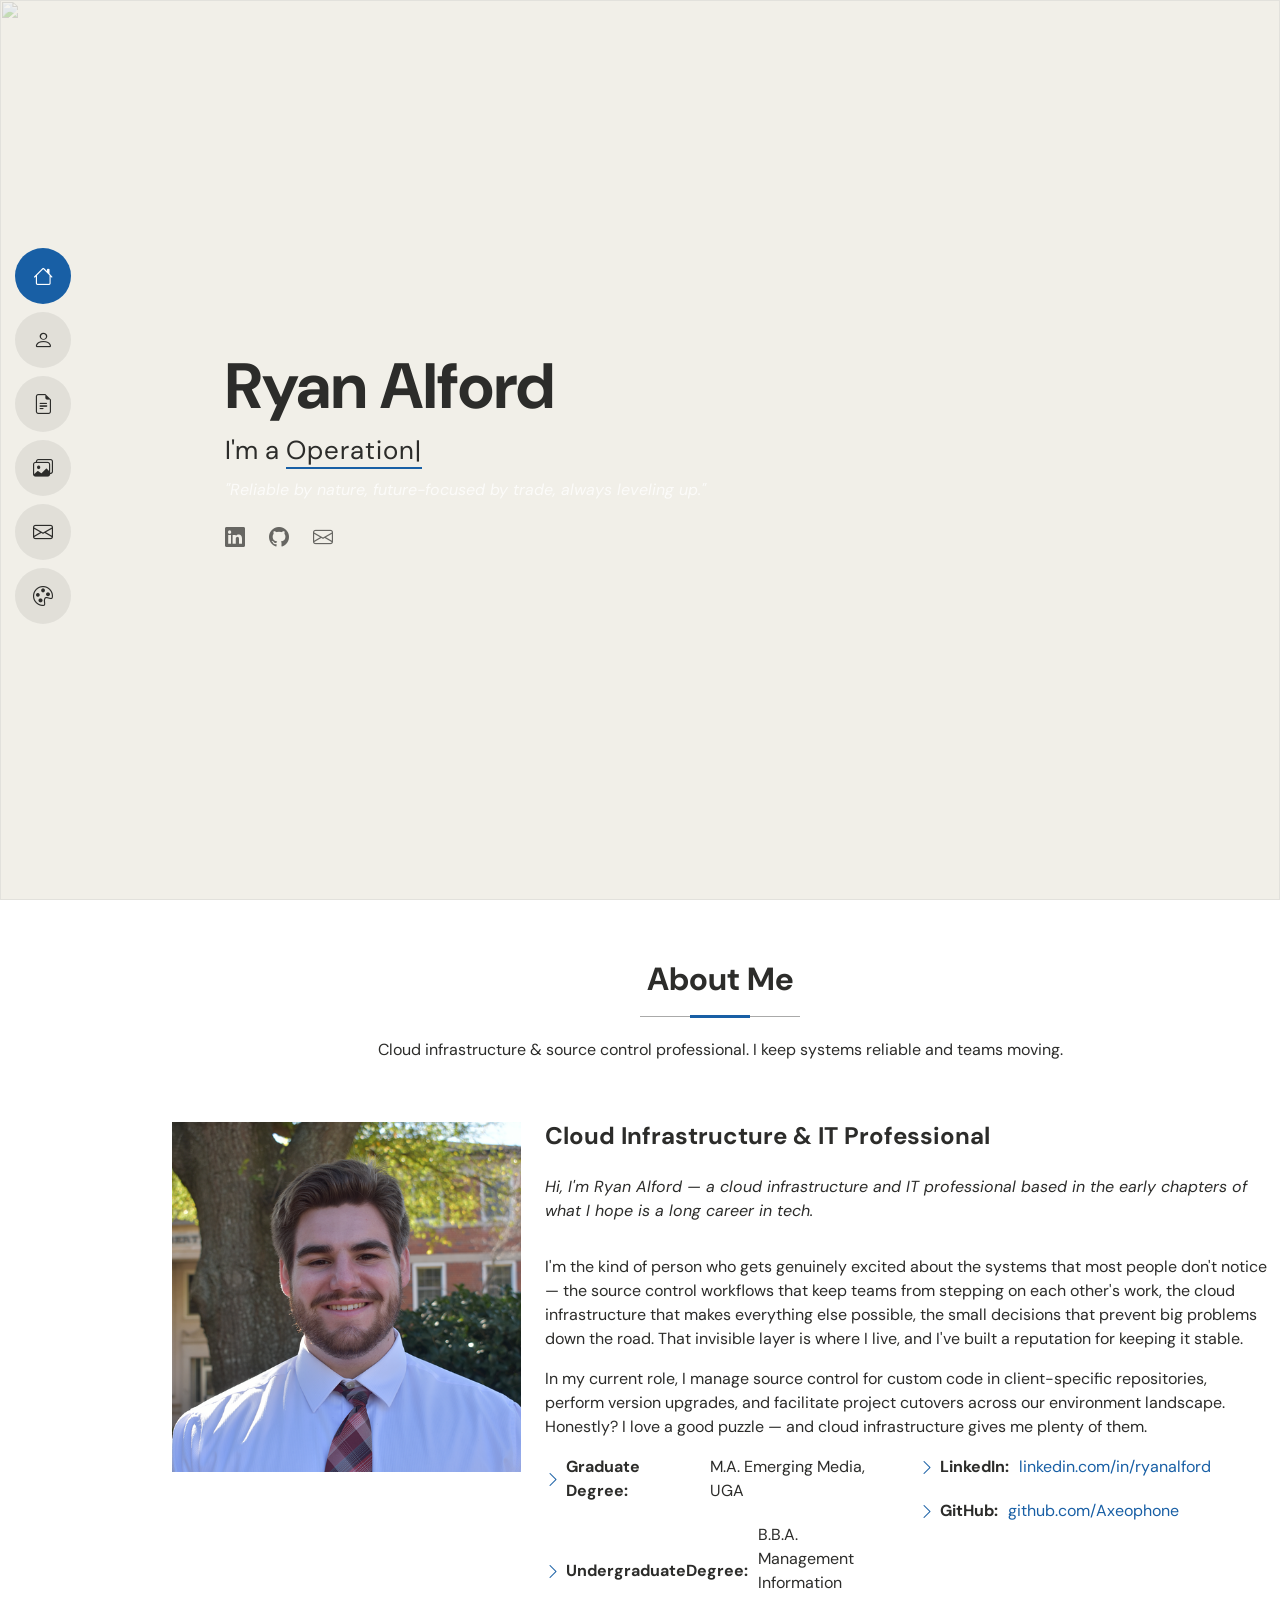
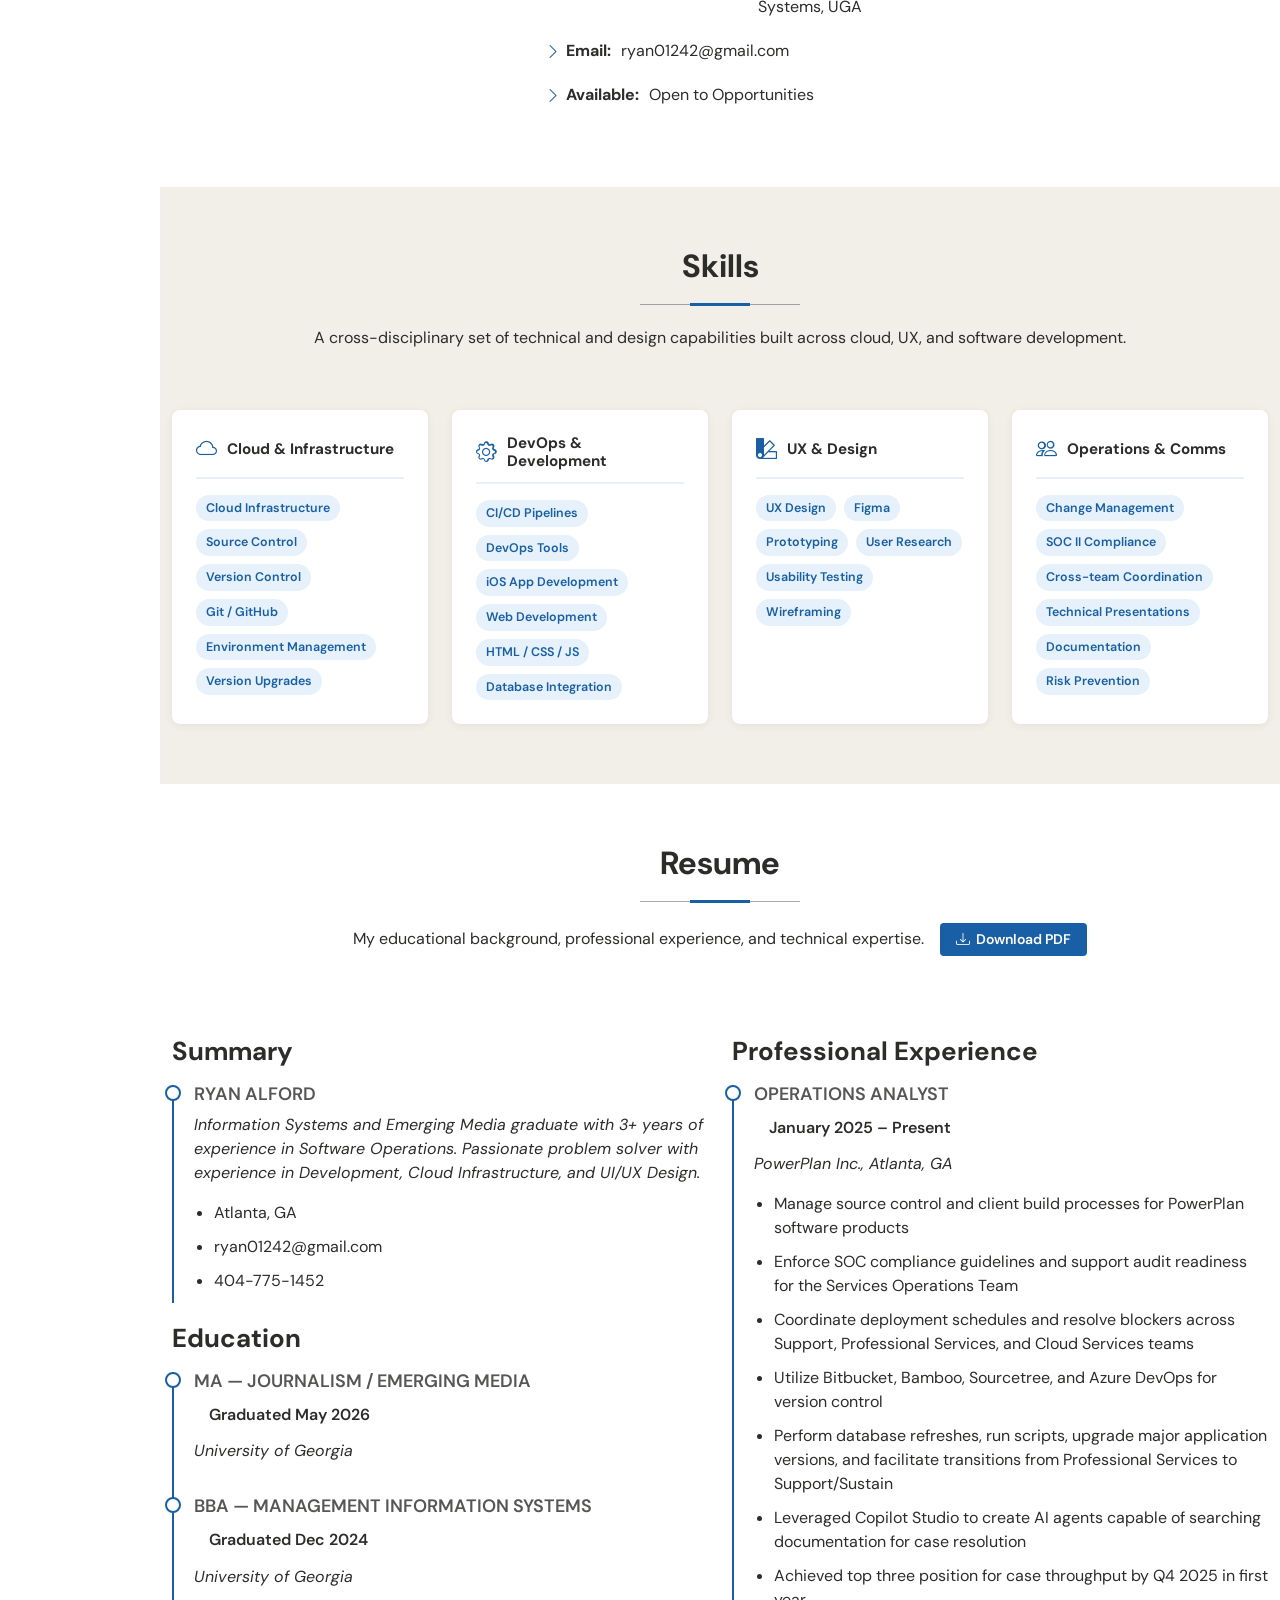
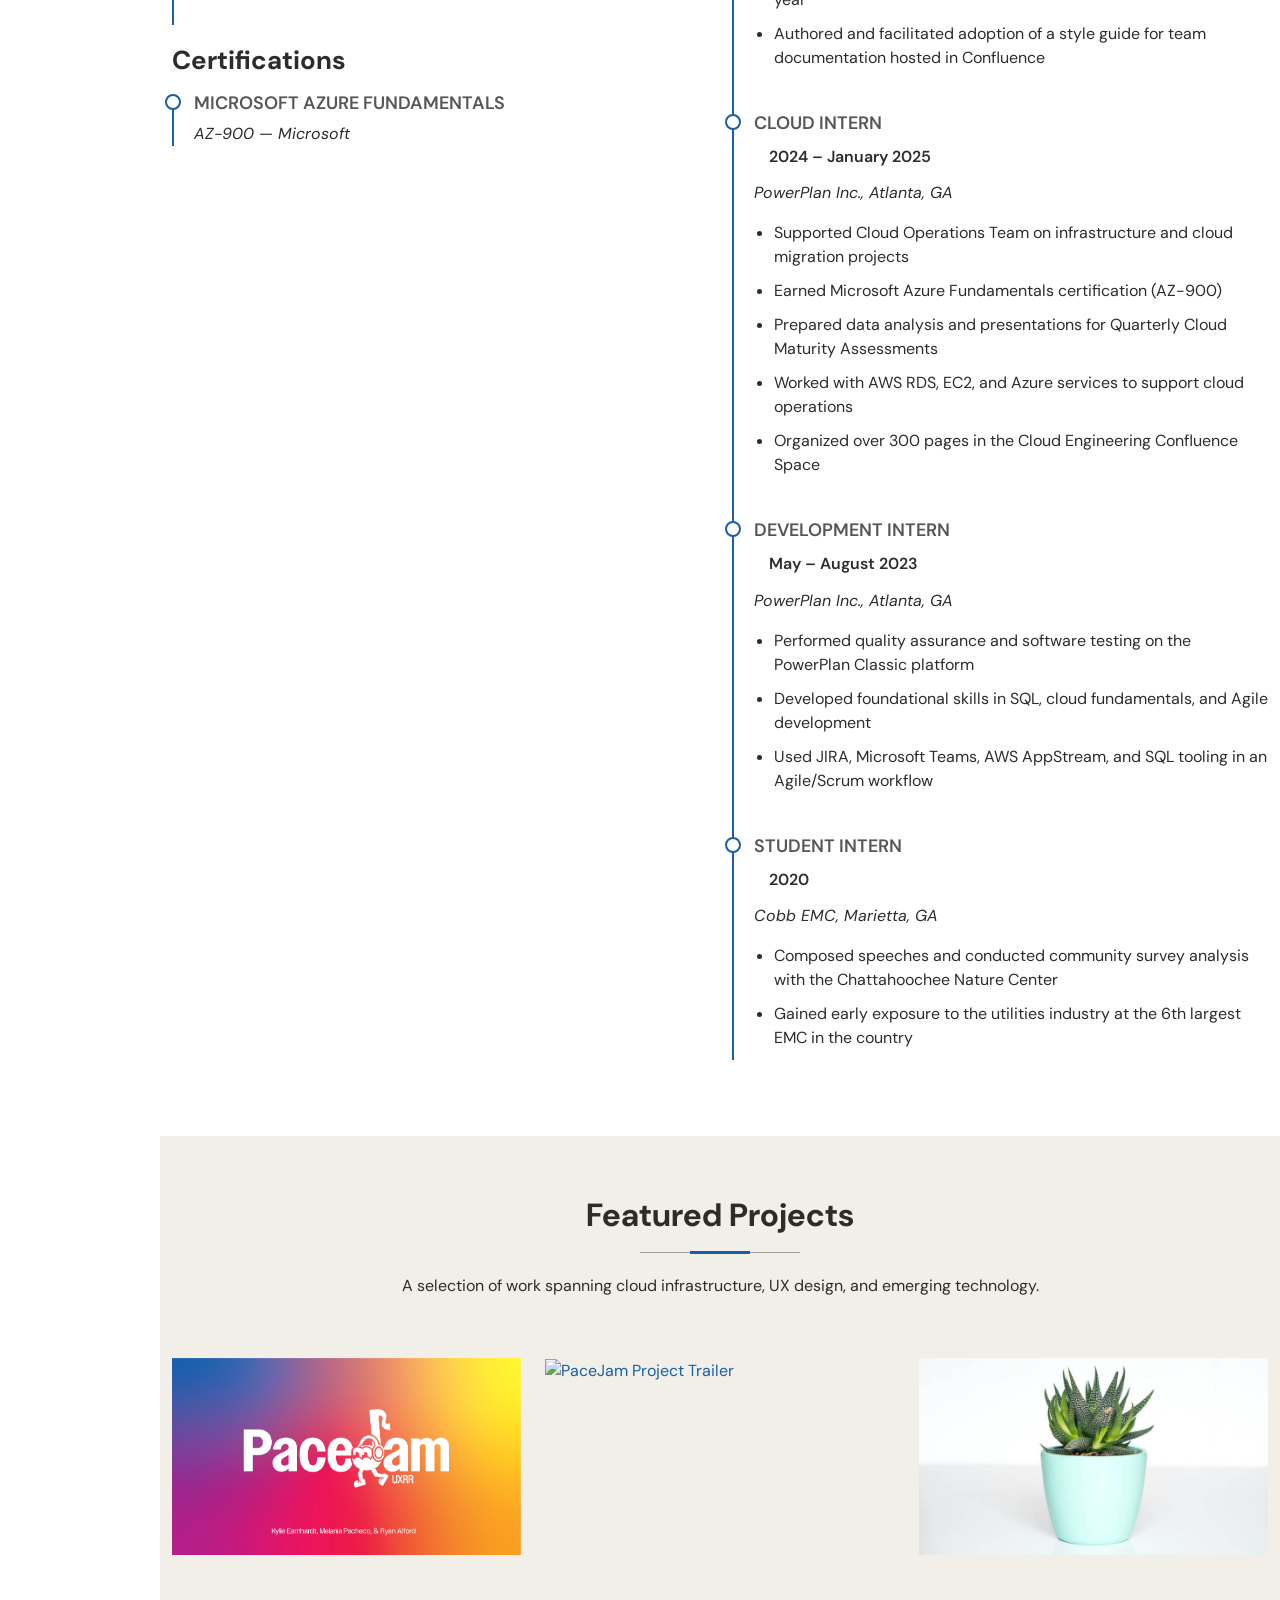
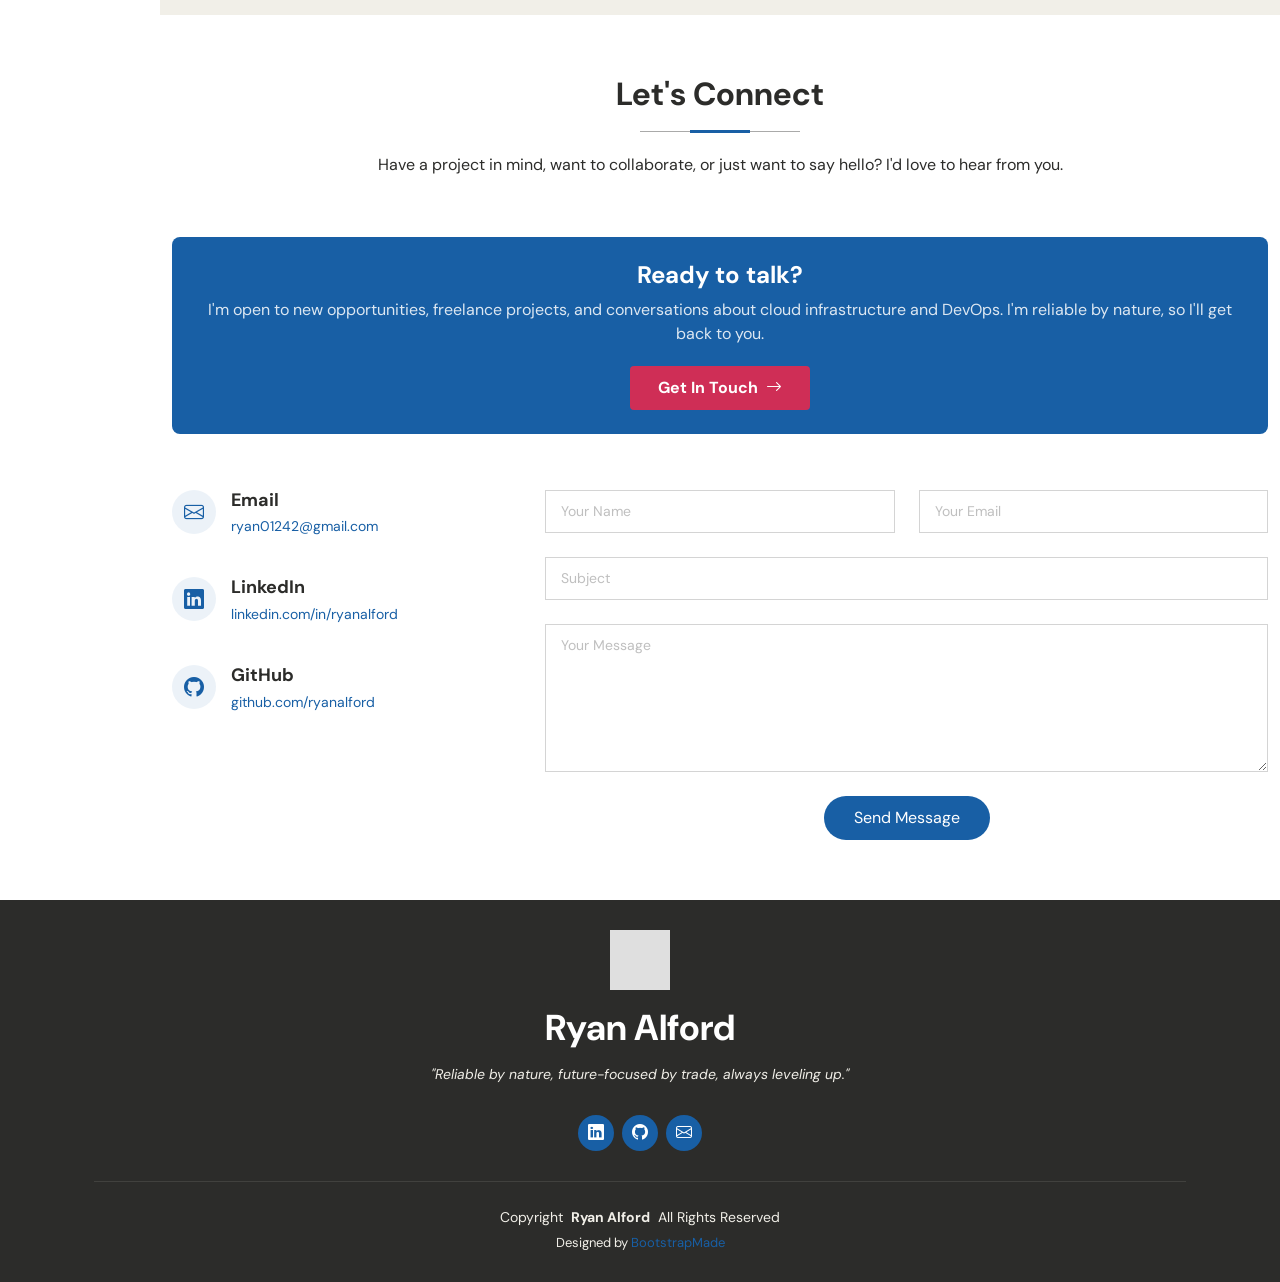
==== commit bf2d9d68: "updating site description and urls corrected urls and links" ====
--- a/Portfolio Site/MyResume/index.html
+++ b/Portfolio Site/MyResume/index.html
@@ -100,15 +100,16 @@
             <div class="row">
               <div class="col-lg-6">
                 <ul>
-                  <li><i class="bi bi-chevron-right"></i> <strong>Degree:</strong> <span>M.S. Emerging Media, UGA</span></li>
+                  <li><i class="bi bi-chevron-right"></i> <strong>Graduate Degree:</strong> <span>M.A. Emerging Media, UGA</span></li>
+                  <li><i class="bi bi-chevron-right"></i> <strong>UndergraduateDegree:</strong> <span>B.B.A. Management Information Systems, UGA</span></li>
                   <li><i class="bi bi-chevron-right"></i> <strong>Email:</strong> <span>ryan01242@gmail.com</span></li>
                   <li><i class="bi bi-chevron-right"></i> <strong>Available:</strong> <span>Open to Opportunities</span></li>
                 </ul>
               </div>
               <div class="col-lg-6">
                 <ul>
-                  <li><i class="bi bi-chevron-right"></i> <strong>LinkedIn:</strong> <span><a href="https://linkedin.com/in/ryanalford">linkedin.com/in/ryanalford</a></span></li>
-                  <li><i class="bi bi-chevron-right"></i> <strong>GitHub:</strong> <span><a href="https://github.com/ryanalford">github.com/ryanalford</a></span></li>
+                  <li><i class="bi bi-chevron-right"></i> <strong>LinkedIn:</strong> <span><a href="https://www.linkedin.com/in/ryan-alford-4928443a9/">linkedin.com/in/ryanalford</a></span></li>
+                  <li><i class="bi bi-chevron-right"></i> <strong>GitHub:</strong> <span><a href="https://github.com/Axeophone">github.com/Axeophone</a></span></li>
                 </ul>
               </div>
             </div>
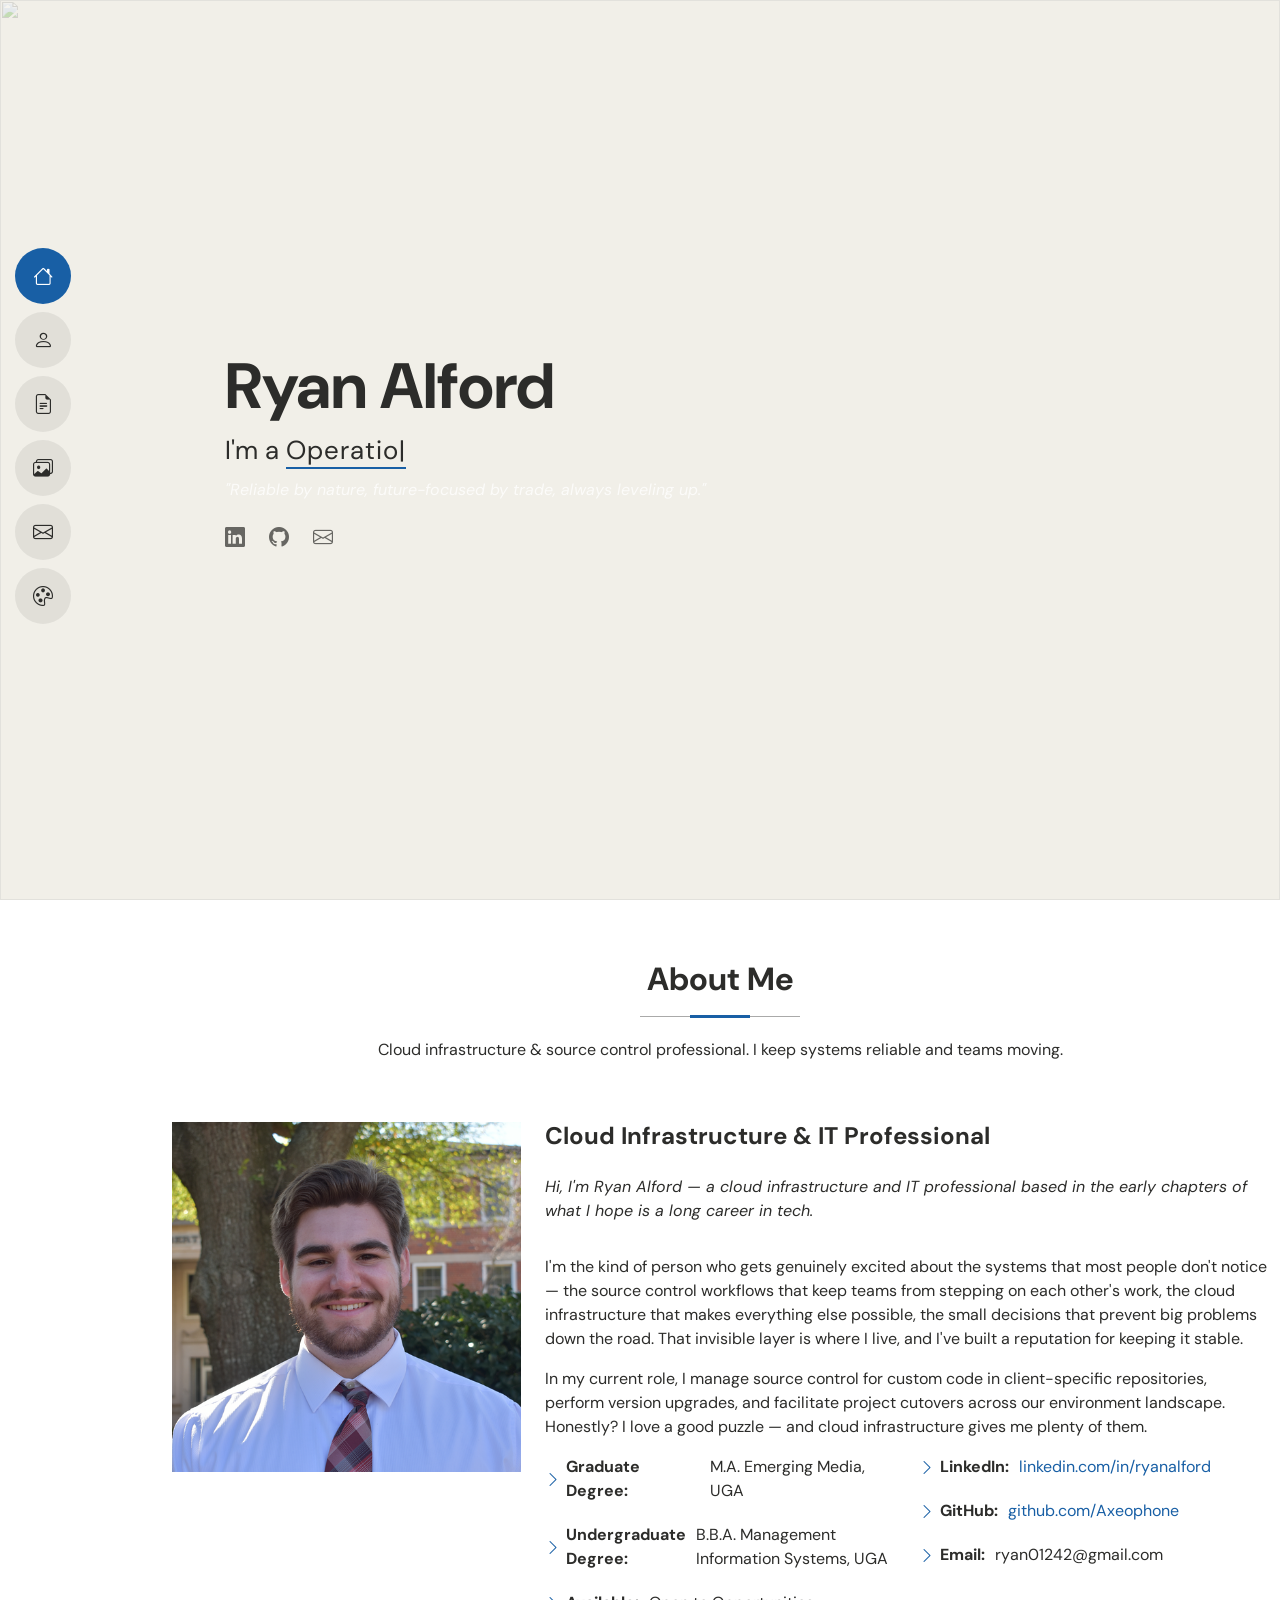
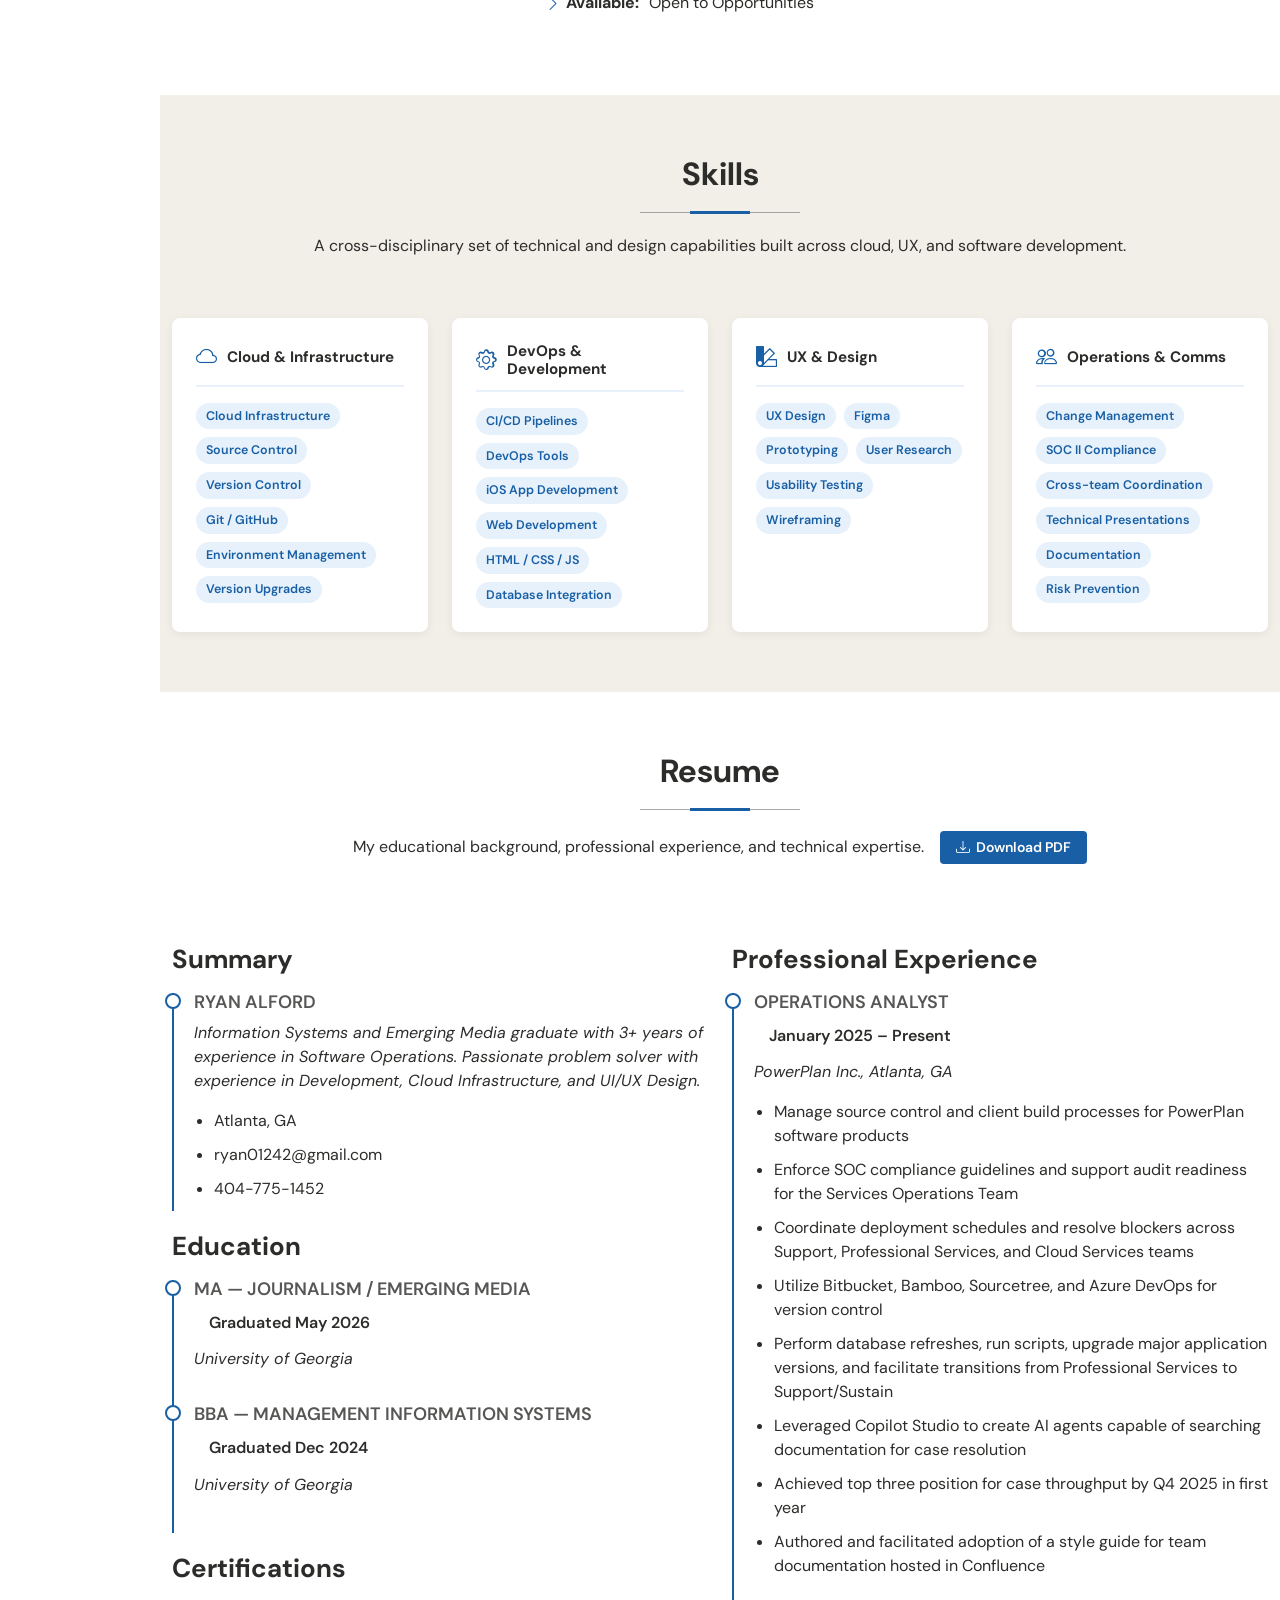
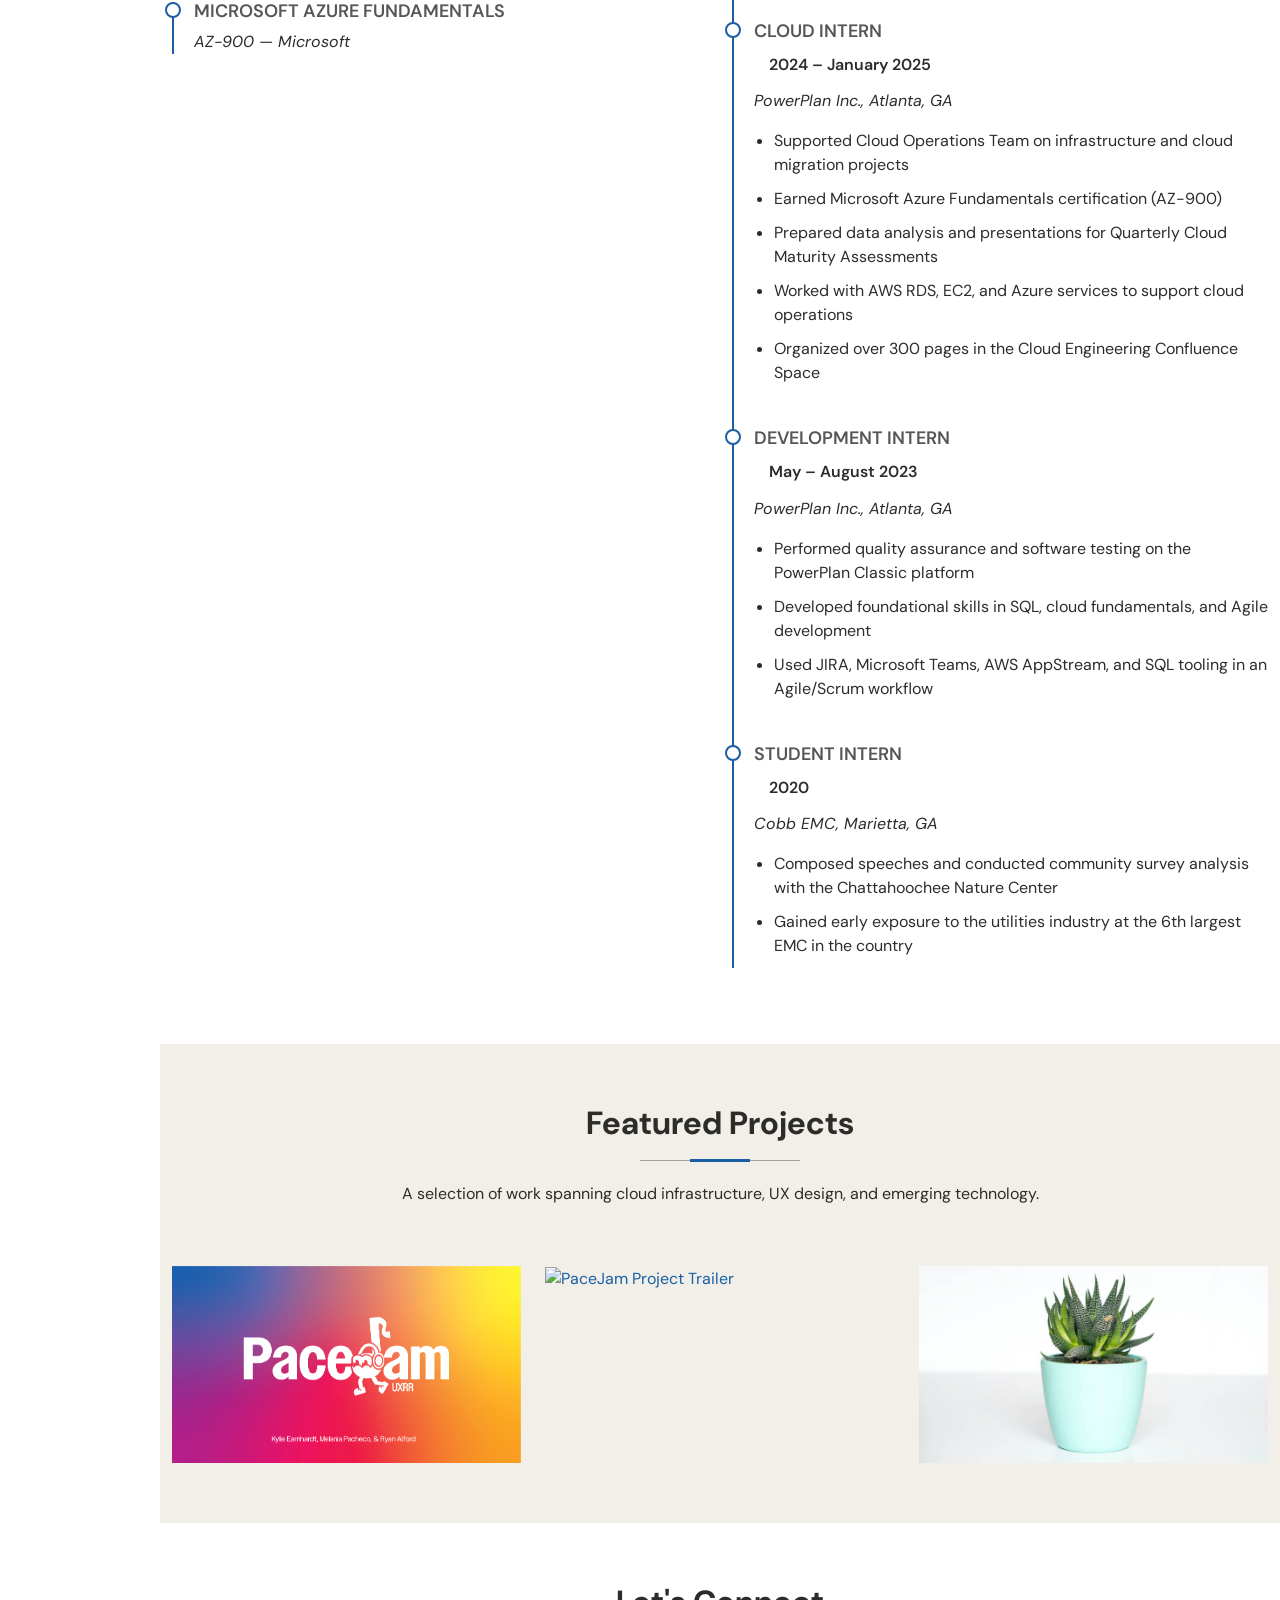
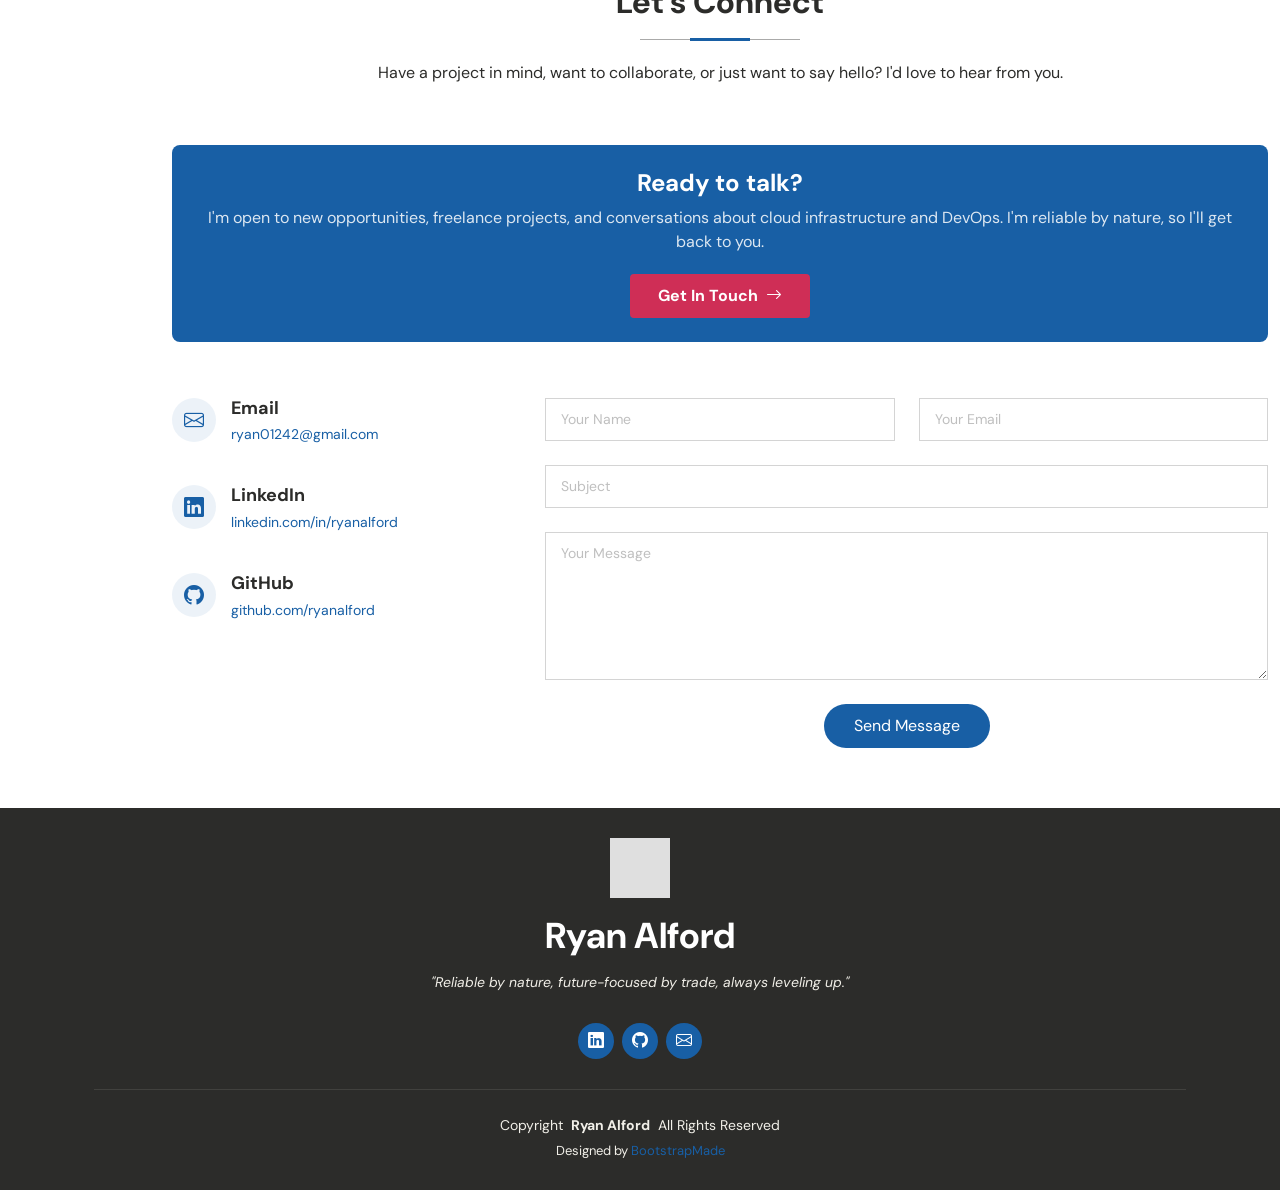
==== commit 968f721f: "List update list update" ====
--- a/Portfolio Site/MyResume/index.html
+++ b/Portfolio Site/MyResume/index.html
@@ -101,8 +101,8 @@
               <div class="col-lg-6">
                 <ul>
                   <li><i class="bi bi-chevron-right"></i> <strong>Graduate Degree:</strong> <span>M.A. Emerging Media, UGA</span></li>
-                  <li><i class="bi bi-chevron-right"></i> <strong>UndergraduateDegree:</strong> <span>B.B.A. Management Information Systems, UGA</span></li>
-                  <li><i class="bi bi-chevron-right"></i> <strong>Email:</strong> <span>ryan01242@gmail.com</span></li>
+                  <li><i class="bi bi-chevron-right"></i> <strong>Undergraduate Degree:</strong> <span>B.B.A. Management Information Systems, UGA</span></li>
+                  
                   <li><i class="bi bi-chevron-right"></i> <strong>Available:</strong> <span>Open to Opportunities</span></li>
                 </ul>
               </div>
@@ -110,6 +110,7 @@
                 <ul>
                   <li><i class="bi bi-chevron-right"></i> <strong>LinkedIn:</strong> <span><a href="https://www.linkedin.com/in/ryan-alford-4928443a9/">linkedin.com/in/ryanalford</a></span></li>
                   <li><i class="bi bi-chevron-right"></i> <strong>GitHub:</strong> <span><a href="https://github.com/Axeophone">github.com/Axeophone</a></span></li>
+                  <li><i class="bi bi-chevron-right"></i> <strong>Email:</strong> <span>ryan01242@gmail.com</span></li>
                 </ul>
               </div>
             </div>
